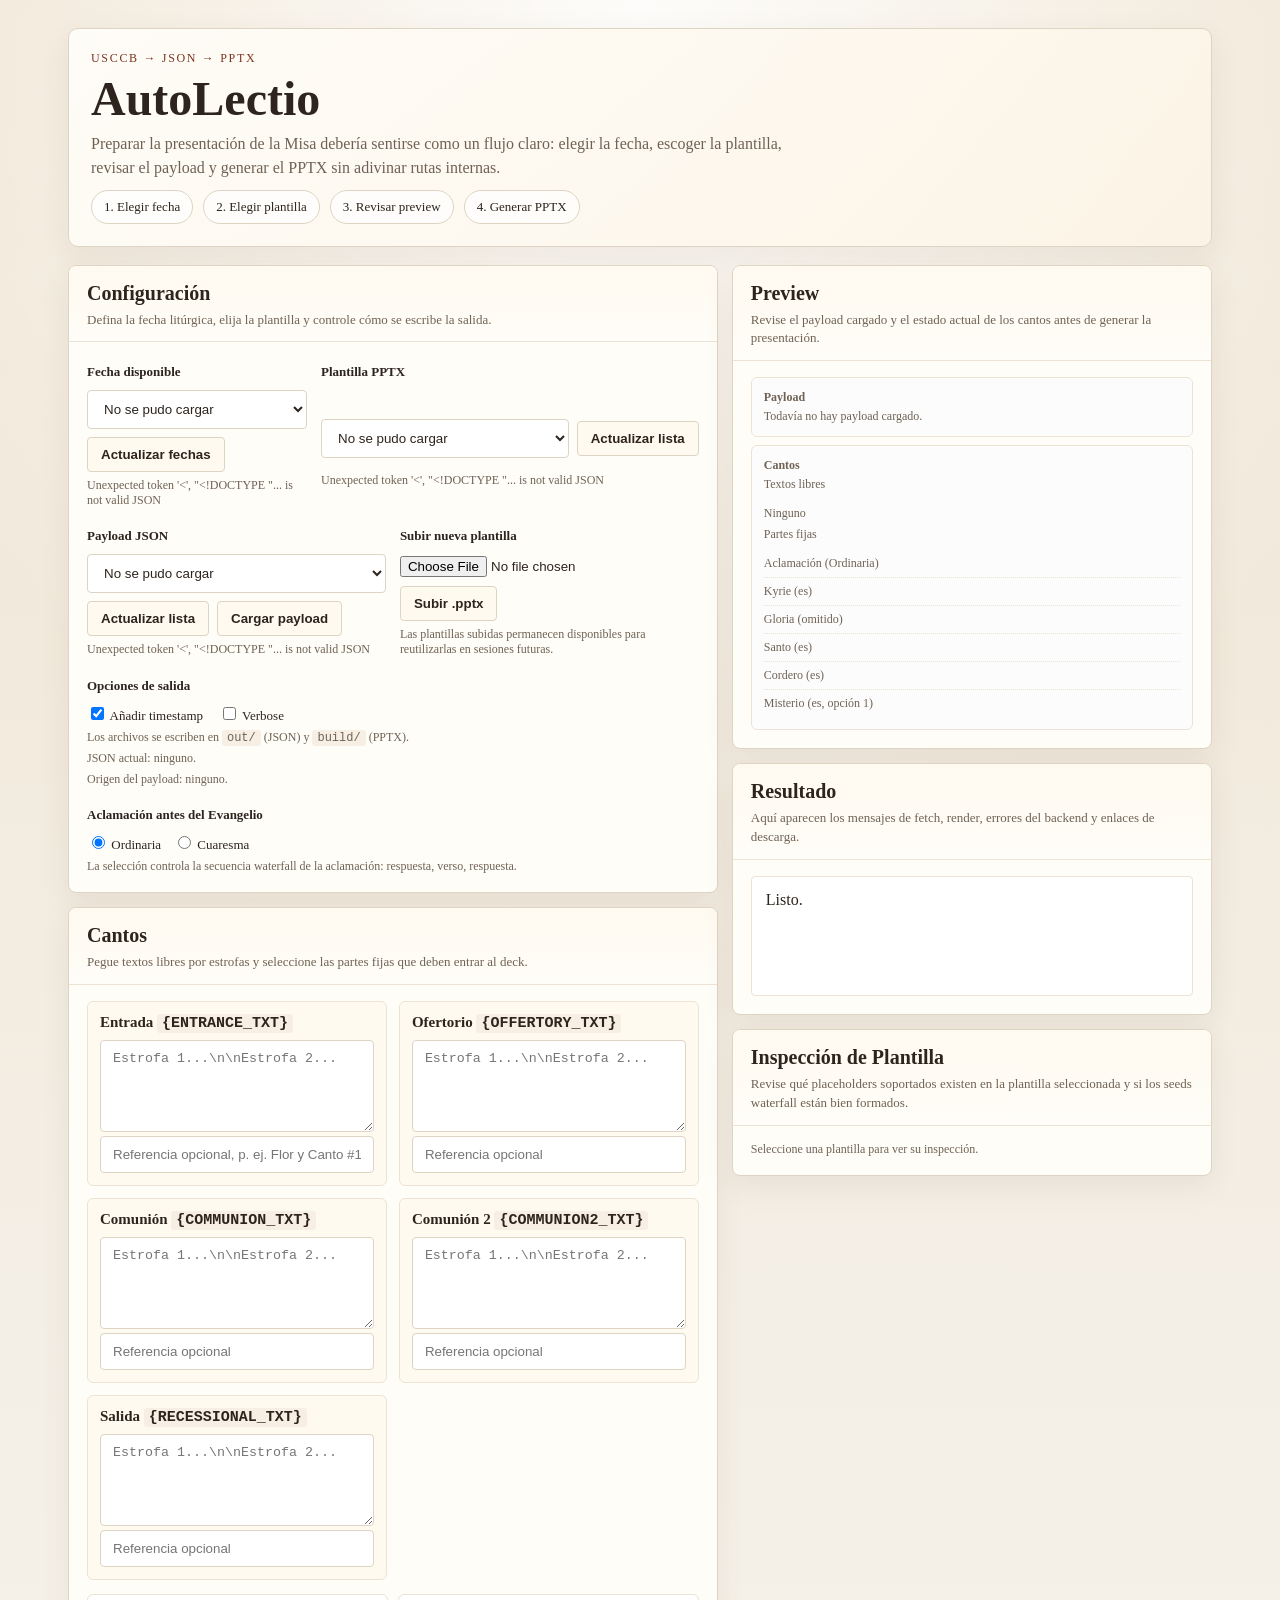
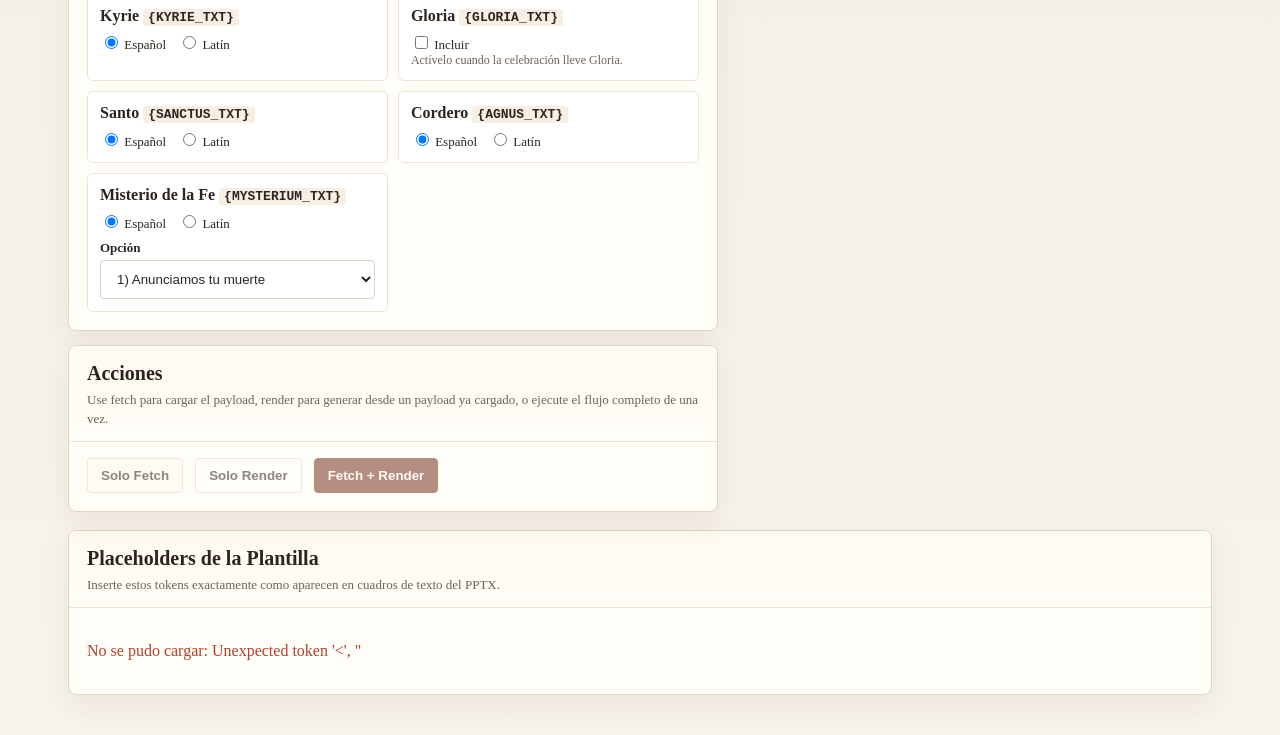
==== web/templates/advanced.html @ 4751f0d6 "Add public site pages and split advanced UI from landing page" ====
<!DOCTYPE html>
<html lang="es">
  <head>
    <meta charset="utf-8" />
    <meta name="viewport" content="width=device-width, initial-scale=1" />
    <title>AutoLectio — Modo avanzado</title>
    <style>
      :root {
        --bg: #f4efe6;
        --surface: #fffdf8;
        --surface-strong: #fffaf0;
        --line: #ded4c4;
        --line-soft: #ece3d4;
        --text: #2d241d;
        --muted: #6f6255;
        --accent: #7c3421;
        --accent-soft: #f3dfd7;
        --ok: #1f7a57;
        --err: #b2402e;
        --shadow: 0 10px 30px rgba(88, 62, 37, 0.08);
      }
      * { box-sizing: border-box; }
      body {
        margin: 0;
        font-family: Georgia, "Times New Roman", serif;
        background:
          radial-gradient(circle at top, rgba(255,255,255,0.9), transparent 36%),
          linear-gradient(180deg, #efe4d2 0%, var(--bg) 55%, #f8f3eb 100%);
        color: var(--text);
      }
      .shell {
        max-width: 1180px;
        margin: 0 auto;
        padding: 28px 18px 40px;
      }
      .hero {
        display: grid;
        gap: 10px;
        margin-bottom: 18px;
        padding: 22px;
        border: 1px solid var(--line);
        border-radius: 10px;
        background: linear-gradient(135deg, rgba(255,253,248,0.96), rgba(252,244,230,0.92));
        box-shadow: var(--shadow);
      }
      .eyebrow {
        margin: 0;
        font-size: 12px;
        letter-spacing: 0.14em;
        text-transform: uppercase;
        color: var(--accent);
      }
      h1 {
        margin: 0;
        font-size: clamp(30px, 5vw, 48px);
        line-height: 0.95;
        font-weight: 600;
      }
      .hero-copy {
        max-width: 720px;
        color: var(--muted);
        font-size: 16px;
        line-height: 1.5;
      }
      .hero-stats {
        display: flex;
        gap: 10px;
        flex-wrap: wrap;
      }
      .stat-chip {
        padding: 8px 12px;
        border: 1px solid var(--line);
        border-radius: 999px;
        background: rgba(255,255,255,0.72);
        font-size: 13px;
      }
      .workspace {
        display: grid;
        grid-template-columns: minmax(0, 1.15fr) minmax(300px, 0.85fr);
        gap: 14px;
        align-items: start;
      }
      .stack {
        display: grid;
        gap: 14px;
      }
      .card {
        border: 1px solid var(--line);
        border-radius: 8px;
        background: var(--surface);
        box-shadow: var(--shadow);
        overflow: hidden;
      }
      .card-header {
        padding: 16px 18px 12px;
        border-bottom: 1px solid var(--line-soft);
        background: linear-gradient(180deg, rgba(255,250,240,0.95), rgba(255,253,248,0.85));
      }
      .card-title {
        margin: 0;
        font-size: 20px;
      }
      .card-subtitle {
        margin: 6px 0 0;
        color: var(--muted);
        font-size: 13px;
        line-height: 1.45;
      }
      .card-body {
        padding: 16px 18px 18px;
      }
      .section-grid {
        display: grid;
        gap: 14px;
      }
      .two-up {
        display: grid;
        grid-template-columns: repeat(2, minmax(0, 1fr));
        gap: 14px;
      }
      .setup-grid {
        display: grid;
        grid-template-columns: minmax(180px, 220px) minmax(0, 1fr);
        gap: 14px;
      }
      .song-grid {
        display: grid;
        grid-template-columns: repeat(2, minmax(0, 1fr));
        gap: 12px;
      }
      .song-card {
        border: 1px solid var(--line-soft);
        border-radius: 6px;
        padding: 12px;
        background: var(--surface-strong);
      }
      .song-title {
        margin: 0 0 8px;
        font-size: 15px;
      }
      .fixed-grid {
        display: grid;
        grid-template-columns: repeat(2, minmax(0, 1fr));
        gap: 10px;
      }
      .fixed-card {
        border: 1px solid var(--line-soft);
        border-radius: 6px;
        padding: 12px;
        background: #fff;
      }
      .fixed-card strong {
        display: block;
        margin-bottom: 8px;
      }
      label { display: block; margin: 6px 0 4px; font-weight: 600; font-size: 13px; }
      input[type="text"], input[type="date"], select {
        width: 100%;
        max-width: none;
        padding: 10px 12px;
        border: 1px solid var(--line);
        border-radius: 4px;
        background: #fff;
        color: var(--text);
      }
      textarea {
        width: 100%;
        max-width: none;
        min-height: 92px;
        padding: 10px 12px;
        border: 1px solid var(--line);
        border-radius: 4px;
        background: #fff;
        color: var(--text);
        resize: vertical;
      }
      .row { display: flex; gap: 12px; align-items: center; flex-wrap: wrap; }
      .control {
        display: grid;
        gap: 6px;
      }
      .check-row {
        display: flex;
        gap: 16px;
        align-items: center;
        flex-wrap: wrap;
      }
      .check-row label,
      .radio-row label {
        margin: 0;
        font-weight: 500;
      }
      .inline-actions { display: flex; gap: 8px; align-items: center; flex-wrap: wrap; }
      .inline-actions.grow > *:first-child { flex: 1 1 240px; }
      .setup-meta { min-height: 16px; }
      .radio-row {
        display: flex;
        gap: 12px;
        align-items: center;
        flex-wrap: wrap;
      }
      button {
        padding: 9px 13px;
        border-radius: 4px;
        border: 1px solid var(--line);
        background: #fff;
        color: var(--text);
        cursor: pointer;
        font-weight: 600;
      }
      button.primary {
        background: var(--accent);
        border-color: var(--accent);
        color: #fffaf7;
      }
      button.secondary {
        background: var(--surface-strong);
      }
      #log {
        white-space: pre-wrap;
        background: #fff;
        border: 1px solid var(--line-soft);
        border-radius: 4px;
        padding: 14px;
        min-height: 120px;
      }
      .muted { color: var(--muted); font-size: 12px; }
      .ok { color: var(--ok); }
      .err { color: var(--err); }
      a { color: var(--accent); text-decoration: none; }
      .panel { border: 1px solid var(--line); padding: 12px; margin-top: 16px; border-radius: 6px; background: var(--surface); }
      .ph-list { list-style: none; padding-left: 0; margin: 10px 0 0; }
      .ph-item { padding: 8px 0; border-bottom: 1px dotted var(--line-soft); break-inside: avoid; }
      .ph-item:last-child { border-bottom: 0; }
      code { background: #f7efe4; padding: 1px 5px; border-radius: 3px; }
      .badge { display: inline-block; font-size: 11px; padding: 2px 7px; border-radius: 4px; background: #efe4d8; color: #5b4233; margin-left: 6px; vertical-align: middle; }
      .badge.waterfall { background: #dff2e9; color: var(--ok); }
      .status-grid { display: grid; gap: 4px; }
      .result-block { margin-top: 10px; padding-top: 10px; border-top: 1px solid var(--line-soft); }
      .result-block:first-child { margin-top: 0; padding-top: 0; border-top: 0; }
      .result-label { font-weight: 600; }
      .result-pre { white-space: pre-wrap; background: #fff; border: 1px solid var(--line-soft); border-radius: 4px; padding: 8px; margin: 6px 0 0; }
      .preview-grid { display: grid; gap: 8px; }
      .preview-card { border: 1px solid var(--line-soft); padding: 12px; background: #fcfcfc; border-radius: 6px; }
      .preview-title { font-weight: 600; margin-bottom: 4px; }
      .preview-list { list-style: none; padding-left: 0; margin: 8px 0 0; }
      .preview-list li { padding: 6px 0; border-bottom: 1px dotted var(--line-soft); }
      .preview-list li:last-child { border-bottom: 0; }
      button:disabled { cursor: not-allowed; opacity: 0.55; }
      .inspect-grid {
        display: grid;
        gap: 10px;
      }
      .inspect-box {
        border: 1px solid var(--line-soft);
        border-radius: 6px;
        padding: 12px;
        background: #fff;
      }
      .inspect-box h3 {
        margin: 0 0 8px;
        font-size: 15px;
      }
      .placeholder-grid {
        column-count: 2;
        column-gap: 22px;
      }
      @media (max-width: 940px) {
        .workspace,
        .setup-grid,
        .two-up,
        .song-grid,
        .fixed-grid {
          grid-template-columns: 1fr;
        }
        .placeholder-grid {
          column-count: 1;
        }
      }
    </style>
  </head>
  <body>
    <div class="shell">
      <section class="hero">
        <p class="eyebrow">USCCB → JSON → PPTX</p>
        <h1>AutoLectio</h1>
        <div class="hero-copy">
          Preparar la presentación de la Misa debería sentirse como un flujo claro: elegir la fecha, escoger la plantilla, revisar el payload y generar el PPTX sin adivinar rutas internas.
        </div>
        <div class="hero-stats">
          <div class="stat-chip">1. Elegir fecha</div>
          <div class="stat-chip">2. Elegir plantilla</div>
          <div class="stat-chip">3. Revisar preview</div>
          <div class="stat-chip">4. Generar PPTX</div>
        </div>
      </section>

      <div class="workspace">
        <div class="stack">
          <section class="card">
            <div class="card-header">
              <h2 class="card-title">Configuración</h2>
              <p class="card-subtitle">Defina la fecha litúrgica, elija la plantilla y controle cómo se escribe la salida.</p>
            </div>
            <div class="card-body section-grid">
              <div class="setup-grid">
                <div class="control">
                  <label for="date">Fecha disponible</label>
                  <div class="inline-actions grow">
                    <select id="date">
                      <option value="">Cargando fechas...</option>
                    </select>
                    <button id="btn-refresh-dates" class="secondary" type="button">Actualizar fechas</button>
                  </div>
                  <div id="date-meta" class="muted setup-meta">Leyendo el feed RSS…</div>
                </div>
                <div class="control">
                  <label for="templateSelect">Plantilla PPTX</label>
                  <div class="inline-actions grow">
                    <select id="templateSelect">
                      <option value="">Cargando plantillas...</option>
                    </select>
                    <button id="btn-refresh-templates" class="secondary" type="button">Actualizar lista</button>
                  </div>
                  <div id="template-meta" class="muted setup-meta">Cargando opciones de plantilla...</div>
                </div>
              </div>

              <div class="two-up">
                <div class="control">
                  <label for="payloadSelect">Payload JSON</label>
                  <div class="inline-actions grow">
                    <select id="payloadSelect">
                      <option value="">Cargando payloads...</option>
                    </select>
                    <button id="btn-refresh-payloads" class="secondary" type="button">Actualizar lista</button>
                    <button id="btn-load-payload" class="secondary" type="button">Cargar payload</button>
                  </div>
                  <div id="payload-meta" class="muted setup-meta">Leyendo payloads locales…</div>
                </div>
                <div class="control">
                  <label for="templateFile">Subir nueva plantilla</label>
                  <div class="inline-actions">
                    <input type="file" id="templateFile" accept=".pptx" />
                    <button id="btn-upload" class="secondary" type="button">Subir .pptx</button>
                  </div>
                  <div class="muted">Las plantillas subidas permanecen disponibles para reutilizarlas en sesiones futuras.</div>
                </div>
                <div class="control" style="grid-column: 1 / -1;">
                  <label>Opciones de salida</label>
                  <div class="check-row">
                    <label><input type="checkbox" id="stamp" checked /> Añadir timestamp</label>
                    <label><input type="checkbox" id="verbose" /> Verbose</label>
                  </div>
                  <div class="muted">Los archivos se escriben en <code>out/</code> (JSON) y <code>build/</code> (PPTX).</div>
                  <div id="json-state" class="muted">JSON actual: ninguno.</div>
                  <div id="payload-source-state" class="muted">Origen del payload: ninguno.</div>
                </div>
                <div class="control" style="grid-column: 1 / -1;">
                  <label>Aclamación antes del Evangelio</label>
                  <div class="radio-row">
                    <label><input type="radio" name="acclamationMode" value="ordinary" checked> Ordinaria</label>
                    <label><input type="radio" name="acclamationMode" value="lent"> Cuaresma</label>
                  </div>
                  <div class="muted">La selección controla la secuencia waterfall de la aclamación: respuesta, verso, respuesta.</div>
                </div>
              </div>
            </div>
          </section>

          <section class="card">
            <div class="card-header">
              <h2 class="card-title">Cantos</h2>
              <p class="card-subtitle">Pegue textos libres por estrofas y seleccione las partes fijas que deben entrar al deck.</p>
            </div>
            <div class="card-body section-grid">
              <div class="song-grid">
                <div class="song-card">
                  <h3 class="song-title">Entrada <code>{ENTRANCE_TXT}</code></h3>
                  <textarea id="songs-entrance" placeholder="Estrofa 1...\n\nEstrofa 2..."></textarea>
                  <input type="text" id="songs-entrance-ref" placeholder="Referencia opcional, p. ej. Flor y Canto #123" />
                </div>
                <div class="song-card">
                  <h3 class="song-title">Ofertorio <code>{OFFERTORY_TXT}</code></h3>
                  <textarea id="songs-offertory" placeholder="Estrofa 1...\n\nEstrofa 2..."></textarea>
                  <input type="text" id="songs-offertory-ref" placeholder="Referencia opcional" />
                </div>
                <div class="song-card">
                  <h3 class="song-title">Comunión <code>{COMMUNION_TXT}</code></h3>
                  <textarea id="songs-communion" placeholder="Estrofa 1...\n\nEstrofa 2..."></textarea>
                  <input type="text" id="songs-communion-ref" placeholder="Referencia opcional" />
                </div>
                <div class="song-card">
                  <h3 class="song-title">Comunión 2 <code>{COMMUNION2_TXT}</code></h3>
                  <textarea id="songs-communion2" placeholder="Estrofa 1...\n\nEstrofa 2..."></textarea>
                  <input type="text" id="songs-communion2-ref" placeholder="Referencia opcional" />
                </div>
                <div class="song-card">
                  <h3 class="song-title">Salida <code>{RECESSIONAL_TXT}</code></h3>
                  <textarea id="songs-recessional" placeholder="Estrofa 1...\n\nEstrofa 2..."></textarea>
                  <input type="text" id="songs-recessional-ref" placeholder="Referencia opcional" />
                </div>
              </div>

              <div class="fixed-grid">
                <div class="fixed-card">
                  <strong>Kyrie <code>{KYRIE_TXT}</code></strong>
                  <div class="radio-row">
                    <label><input type="radio" name="kyrieLang" value="es" checked> Español</label>
                    <label><input type="radio" name="kyrieLang" value="la"> Latín</label>
                  </div>
                </div>
                <div class="fixed-card">
                  <strong>Gloria <code>{GLORIA_TXT}</code></strong>
                  <div class="radio-row">
                    <label><input type="checkbox" id="gloriaEnabled" /> Incluir</label>
                  </div>
                  <div class="muted">Actívelo cuando la celebración lleve Gloria.</div>
                </div>
                <div class="fixed-card">
                  <strong>Santo <code>{SANCTUS_TXT}</code></strong>
                  <div class="radio-row">
                    <label><input type="radio" name="sanctusLang" value="es" checked> Español</label>
                    <label><input type="radio" name="sanctusLang" value="la"> Latín</label>
                  </div>
                </div>
                <div class="fixed-card">
                  <strong>Cordero <code>{AGNUS_TXT}</code></strong>
                  <div class="radio-row">
                    <label><input type="radio" name="agnusLang" value="es" checked> Español</label>
                    <label><input type="radio" name="agnusLang" value="la"> Latín</label>
                  </div>
                </div>
                <div class="fixed-card">
                  <strong>Misterio de la Fe <code>{MYSTERIUM_TXT}</code></strong>
                  <div class="radio-row" style="margin-bottom:8px;">
                    <label><input type="radio" name="mysteriumLang" value="es" checked> Español</label>
                    <label><input type="radio" name="mysteriumLang" value="la"> Latín</label>
                  </div>
                  <label for="mysteriumVersion">Opción</label>
                  <select id="mysteriumVersion">
                    <option value="1">1) Anunciamos tu muerte</option>
                    <option value="2">2) Cada vez que comemos</option>
                    <option value="3">3) Por tu cruz y resurrección</option>
                  </select>
                </div>
              </div>
            </div>
          </section>

          <section class="card">
            <div class="card-header">
              <h2 class="card-title">Acciones</h2>
              <p class="card-subtitle">Use fetch para cargar el payload, render para generar desde un payload ya cargado, o ejecute el flujo completo de una vez.</p>
            </div>
            <div class="card-body">
              <div class="row">
                <button id="btn-fetch" class="secondary">Solo Fetch</button>
                <button id="btn-render">Solo Render</button>
                <button id="btn-run" class="primary">Fetch + Render</button>
              </div>
            </div>
          </section>
        </div>

        <div class="stack">
          <section class="card">
            <div class="card-header">
              <h2 class="card-title">Preview</h2>
              <p class="card-subtitle">Revise el payload cargado y el estado actual de los cantos antes de generar la presentación.</p>
            </div>
            <div class="card-body">
              <div id="payload-preview" class="muted">Todavía no hay payload cargado.</div>
            </div>
          </section>

          <section class="card">
            <div class="card-header">
              <h2 class="card-title">Resultado</h2>
              <p class="card-subtitle">Aquí aparecen los mensajes de fetch, render, errores del backend y enlaces de descarga.</p>
            </div>
            <div class="card-body">
              <div id="log">Listo.</div>
            </div>
          </section>

          <section class="card">
            <div class="card-header">
              <h2 class="card-title">Inspección de Plantilla</h2>
              <p class="card-subtitle">Revise qué placeholders soportados existen en la plantilla seleccionada y si los seeds waterfall están bien formados.</p>
            </div>
            <div class="card-body">
              <div id="template-inspection" class="muted">Seleccione una plantilla para ver su inspección.</div>
            </div>
          </section>

        </div>
      </div>

      <section class="card" style="margin-top:18px;">
        <div class="card-header">
          <h2 class="card-title">Placeholders de la Plantilla</h2>
          <p class="card-subtitle">Inserte estos tokens exactamente como aparecen en cuadros de texto del PPTX.</p>
        </div>
        <div class="card-body">
          <ul id="ph-list" class="ph-list placeholder-grid"><li class="ph-item muted">Cargando…</li></ul>
          <div id="ph-notes" class="muted" style="margin-top:8px;"></div>
        </div>
      </section>
    </div>

    <script>
      const dateEl = document.getElementById('date');
      let feedDateList = [];
      let templateList = [];
      let payloadList = [];
      let currentJsonPath = '';
      let currentPreview = null;
      let currentInspection = null;
      let currentPayloadSource = '';

      const logEl = document.getElementById('log');
      function log(msg, cls, isHTML=false) {
        logEl.className = cls || '';
        if (isHTML) {
          logEl.innerHTML = msg;
        } else {
          logEl.textContent = msg;
        }
      }

      function escapeHTML(value) {
        return String(value || '')
          .replaceAll('&', '&amp;')
          .replaceAll('<', '&lt;')
          .replaceAll('>', '&gt;')
          .replaceAll('"', '&quot;')
          .replaceAll("'", '&#39;');
      }

      function setCurrentJsonPath(path, source = '') {
        currentJsonPath = path || '';
        currentPayloadSource = source || '';
        document.getElementById('json-state').textContent = currentJsonPath
          ? `JSON actual: ${currentJsonPath}`
          : 'JSON actual: ninguno.';
        document.getElementById('payload-source-state').textContent = currentPayloadSource
          ? `Origen del payload: ${currentPayloadSource}.`
          : 'Origen del payload: ninguno.';
        updateActionState();
      }

      function syncPayloadSelect(path) {
        const select = document.getElementById('payloadSelect');
        if (!select) return;
        if (payloadList.some(item => item.path === path)) {
          select.value = path;
        }
      }

      function getAcclamationMode() {
        const el = document.querySelector('input[name="acclamationMode"]:checked');
        return el ? el.value : '';
      }

      function acclamationModeLabel(mode) {
        return mode === 'lent' ? 'Cuaresma' : (mode === 'ordinary' ? 'Ordinaria' : 'Sin elegir');
      }

      function updateActionState() {
        const hasPayload = Boolean(currentJsonPath);
        const hasDate = Boolean(dateEl.value);
        const acclamationMode = getAcclamationMode();
        const hasAcclamationMode = Boolean(acclamationMode);
        const renderBtn = document.getElementById('btn-render');
        const fetchBtn = document.getElementById('btn-fetch');
        const runBtn = document.getElementById('btn-run');
        renderBtn.disabled = !hasPayload;
        renderBtn.title = hasPayload ? '' : 'Primero cargue un payload con Solo Fetch o Fetch + Render.';
        fetchBtn.disabled = !hasDate || !hasAcclamationMode;
        fetchBtn.title = !hasDate
          ? 'No hay una fecha válida disponible en el feed RSS.'
          : (hasAcclamationMode ? '' : 'Seleccione la aclamación ordinaria o de Cuaresma.');
        runBtn.disabled = !hasDate || !hasAcclamationMode;
        runBtn.title = !hasDate
          ? 'No hay una fecha válida disponible en el feed RSS.'
          : (hasAcclamationMode ? '' : 'Seleccione la aclamación ordinaria o de Cuaresma.');
      }

      function renderTemplateInspection() {
        const el = document.getElementById('template-inspection');
        if (!currentInspection) {
          el.innerHTML = '<div class="muted">Seleccione una plantilla para ver su inspección.</div>';
          return;
        }

        const inspection = currentInspection;
        const present = Array.isArray(inspection.present) ? inspection.present : [];
        const missing = Array.isArray(inspection.missing) ? inspection.missing : [];
        const seeds = Array.isArray(inspection.waterfall_seeds) ? inspection.waterfall_seeds : [];

        const seedItems = seeds.map(item => {
          const label = item.slide_count === 1 ? 'OK' : (item.slide_count === 0 ? 'Falta seed' : 'Múltiples seeds');
          return `<li>
            <div><code>${escapeHTML(item.placeholder)}</code></div>
            <div class="muted">slides: ${escapeHTML(String(item.slide_count))} • ${escapeHTML(label)}</div>
          </li>`;
        }).join('');

        const presentItems = present.length
          ? present.map(item => `<li><code>${escapeHTML(item.placeholder)}</code> <span class="muted">• slides: ${escapeHTML(String(item.slide_count))}</span></li>`).join('')
          : '<li class="muted">No se detectaron placeholders soportados.</li>';

        const missingItems = missing.length
          ? missing.slice(0, 10).map(item => `<li><code>${escapeHTML(item.placeholder)}</code></li>`).join('')
          : '<li class="muted">No faltan placeholders del set soportado.</li>';
        const missingExtra = missing.length > 10 ? `<div class="muted">y ${escapeHTML(String(missing.length - 10))} más...</div>` : '';

        el.innerHTML = `
          <div class="inspect-grid">
            <div class="inspect-box">
              <h3>Resumen</h3>
              <div><span class="result-label">Plantilla:</span> ${escapeHTML((inspection.template || {}).path || '')}</div>
              <div><span class="result-label">Slides:</span> ${escapeHTML(String(inspection.slide_count || 0))}</div>
              <div><span class="result-label">Placeholders presentes:</span> ${escapeHTML(String(present.length))}</div>
              <div><span class="result-label">Placeholders ausentes:</span> ${escapeHTML(String(missing.length))}</div>
            </div>
            <div class="inspect-box">
              <h3>Waterfall Seeds</h3>
              <ul class="preview-list">${seedItems}</ul>
            </div>
            <div class="inspect-box">
              <h3>Presentes</h3>
              <ul class="preview-list">${presentItems}</ul>
            </div>
            <div class="inspect-box">
              <h3>Ausentes</h3>
              <ul class="preview-list">${missingItems}</ul>
              ${missingExtra}
            </div>
          </div>`;
      }

      function summarizeSongState() {
        const songs = buildSongsPayload();
        const freeText = [
          ['Entrada', songs.entranceText],
          ['Ofertorio', songs.offertoryText],
          ['Comunión', songs.communionText],
          ['Comunión 2', songs.communion2Text],
          ['Salida', songs.recessionalText],
        ].filter(([, value]) => value);

        const fixed = [
          `Aclamación (${acclamationModeLabel(getAcclamationMode())})`,
          `Kyrie (${songs.kyrieLang || '-'})`,
          `Gloria (${songs.gloriaEnabled ? 'incluido' : 'omitido'})`,
          `Santo (${songs.sanctusLang || '-'})`,
          `Cordero (${songs.agnusLang || '-'})`,
          `Misterio (${songs.mysteriumLang || '-'}, opción ${songs.mysteriumVersion || '-'})`,
        ];

        return {
          freeText,
          fixed,
        };
      }

      function renderPreview() {
        const el = document.getElementById('payload-preview');
        const preview = currentPreview;
        const songState = summarizeSongState();

        if (!preview) {
          const fixedSongs = songState.fixed.map(item => `<li>${escapeHTML(item)}</li>`).join('');
          const freeSongs = songState.freeText.length
            ? songState.freeText.map(([label]) => `<li>${escapeHTML(label)}</li>`).join('')
            : '<li class="muted">Ninguno</li>';
          el.innerHTML = `
            <div class="preview-grid">
              <div class="preview-card">
                <div class="preview-title">Payload</div>
                <div class="muted">Todavía no hay payload cargado.</div>
              </div>
              <div class="preview-card">
                <div class="preview-title">Cantos</div>
                <div class="muted">Textos libres</div>
                <ul class="preview-list">${freeSongs}</ul>
                <div class="muted">Partes fijas</div>
                <ul class="preview-list">${fixedSongs}</ul>
              </div>
            </div>`;
          return;
        }

        const meta = preview.meta || {};
        const sections = Array.isArray(preview.sections) ? preview.sections : [];
        const sectionItems = sections.map(section => {
          const presence = section.has_body ? 'Sí' : 'No';
          const chunks = section.chunk_count || 0;
          const ref = section.ref || 'Sin referencia';
          return `<li>
            <div><span class="result-label">${escapeHTML(section.label)}:</span> ${escapeHTML(ref)}</div>
            <div class="muted">Texto: ${escapeHTML(presence)} • Chunks: ${escapeHTML(String(chunks))}</div>
          </li>`;
        }).join('');

        const sourceLink = meta.link ? `<a href="${escapeHTML(meta.link)}" target="_blank">${escapeHTML(meta.link)}</a>` : '<span class="muted">Sin enlace</span>';
        const freeSongs = songState.freeText.length
          ? songState.freeText.map(([label, value]) => {
              const stanzaCount = value.split(/\n\s*\n/).filter(Boolean).length;
              return `<li>${escapeHTML(label)} <span class="muted">• estrofas: ${escapeHTML(String(stanzaCount))}</span></li>`;
            }).join('')
          : '<li class="muted">Ninguno</li>';
        const fixedSongs = songState.fixed.map(item => `<li>${escapeHTML(item)}</li>`).join('');
        const payloadOrigin = currentPayloadSource ? `<div><span class="result-label">Carga:</span> ${escapeHTML(currentPayloadSource)}</div>` : '';

        el.innerHTML = `
          <div class="preview-grid">
            <div class="preview-card">
              <div class="preview-title">${escapeHTML(meta.title || 'Sin título')}</div>
              ${payloadOrigin}
              <div><span class="result-label">Fecha:</span> ${escapeHTML(meta.date || '')}</div>
              <div><span class="result-label">Origen:</span> ${escapeHTML(meta.source || '')}</div>
              <div><span class="result-label">Link:</span> ${sourceLink}</div>
              <ul class="preview-list">${sectionItems}</ul>
            </div>
            <div class="preview-card">
              <div class="preview-title">Cantos</div>
              <div class="muted">El render usará el payload actual junto con los cantos visibles en esta UI.</div>
              <div class="muted">Textos libres</div>
              <ul class="preview-list">${freeSongs}</ul>
              <div class="muted">Partes fijas</div>
              <ul class="preview-list">${fixedSongs}</ul>
            </div>
          </div>`;
      }

      function buildLinksHTML(path) {
        if (!path) return '';
        const viewUrl = path.replace(/^build\//, '/build/');
        const dlUrl = viewUrl + (viewUrl.includes('?') ? '&' : '?') + 'download=1';
        return `<a href="${escapeHTML(dlUrl)}">Descargar PPTX</a> · <a href="${escapeHTML(viewUrl)}" target="_blank">Ver</a>`;
      }

      function renderSuccess(title, items, linksHTML='') {
        const blocks = items
          .filter(item => item && item.value)
          .map(item => `<div><span class="result-label">${escapeHTML(item.label)}:</span> ${escapeHTML(item.value)}</div>`)
          .join('');
        const linksBlock = linksHTML ? `<div class="result-block">${linksHTML}</div>` : '';
        log(`<div class="status-grid"><div><strong>${escapeHTML(title)}</strong></div><div class="result-block">${blocks}</div>${linksBlock}</div>`, 'ok', true);
      }

      function renderError(title, err, details={}) {
        const message = escapeHTML(err && err.message ? err.message : err || 'Error desconocido');
        const parts = [`<div><strong>${escapeHTML(title)}</strong></div>`, `<div class="result-block">${message}</div>`];
        if (details.stderr) {
          parts.push(`<div class="result-block"><div class="result-label">stderr</div><div class="result-pre">${escapeHTML(details.stderr)}</div></div>`);
        }
        if (details.stdout) {
          parts.push(`<div class="result-block"><div class="result-label">stdout</div><div class="result-pre">${escapeHTML(details.stdout)}</div></div>`);
        }
        log(`<div class="status-grid">${parts.join('')}</div>`, 'err', true);
      }

      async function postJSON(url, body) {
        const res = await fetch(url, { method: 'POST', headers: { 'Content-Type': 'application/json' }, body: JSON.stringify(body) });
        const data = await res.json();
        if (!res.ok || data.ok === false) {
          const error = new Error(data.error || JSON.stringify(data));
          error.data = data;
          throw error;
        }
        return data;
      }

      async function doFetch() {
        log('Fetching…');
        const date = document.getElementById('date').value;
        const acclamationMode = getAcclamationMode();
        const data = await postJSON('/fetch', { date, acclamation_mode: acclamationMode });
        const meta = data.meta || {};
        setCurrentJsonPath(data.json_path || '', 'fetch RSS');
        syncPayloadSelect(data.json_path || '');
        currentPreview = data.preview || null;
        renderPreview();
        renderSuccess('Fetch OK', [
          { label: 'Título', value: meta.title || '' },
          { label: 'JSON', value: data.json_path || '' },
        ]);
        loadPayloads(data.json_path || '').catch(() => {});
        return data;
      }

      async function doRender() {
        if (!currentJsonPath) {
          throw new Error('No hay un payload cargado. Use Solo Fetch o Fetch + Render primero.');
        }
        const jsonPath = currentJsonPath;
        const template = getSelectedTemplate();
        const stamp = document.getElementById('stamp').checked;
        const verbose = document.getElementById('verbose').checked;
        log('Rendering…');
        const songs = buildSongsPayload();
        const data = await postJSON('/render', { json_path: jsonPath, template, stamp, verbose, songs });
        const path = data.output_path || '';
        renderSuccess('Render OK', [
          { label: 'JSON', value: jsonPath },
          { label: 'Plantilla', value: template },
          { label: 'Salida', value: path },
          { label: 'Songs', value: data.songs_path || '' },
        ], buildLinksHTML(path));
        return data;
      }

      async function uploadTemplate() {
        const fileInput = document.getElementById('templateFile');
        const f = fileInput.files && fileInput.files[0];
        if (!f) { log('Seleccione un archivo .pptx', 'err'); return; }
        const fd = new FormData();
        fd.append('file', f);
        log('Subiendo plantilla…');
        const res = await fetch('/upload', { method: 'POST', body: fd });
        const data = await res.json();
        if (!res.ok || data.ok === false) throw new Error(data.error || 'Upload failed');
        await loadTemplates(data.template_path, data.templates || null);
        renderSuccess('Plantilla subida', [
          { label: 'Plantilla', value: data.template_path || '' },
        ]);
      }

      async function loadSelectedPayload() {
        const payloadPath = document.getElementById('payloadSelect').value;
        if (!payloadPath) {
          throw new Error('Seleccione un payload JSON.');
        }
        log('Cargando payload…');
        const res = await fetch(`/payloads/load?path=${encodeURIComponent(payloadPath)}`);
        const data = await res.json();
        if (!res.ok || data.ok === false) {
          throw new Error(data.error || 'No se pudo cargar el payload');
        }
        setCurrentJsonPath(data.json_path || '', 'archivo JSON local');
        currentPreview = data.preview || null;
        const payloadDate = ((data.meta || {}).date || '').trim();
        if (payloadDate && feedDateList.some(item => item.date === payloadDate)) {
          dateEl.value = payloadDate;
          updateDateMeta();
        }
        renderPreview();
        renderSuccess('Payload cargado', [
          { label: 'JSON', value: data.json_path || '' },
          { label: 'Título', value: (data.meta || {}).title || '' },
        ]);
        return data;
      }

      async function doRun() {
        const date = document.getElementById('date').value;
        const template = getSelectedTemplate();
        const acclamationMode = getAcclamationMode();
        const stamp = document.getElementById('stamp').checked;
        const verbose = document.getElementById('verbose').checked;
        log('Fetch + Render…');
        const songs = buildSongsPayload();
        const data = await postJSON('/run', { date, template, acclamation_mode: acclamationMode, stamp, verbose, songs });
        setCurrentJsonPath(data.json_path || '', 'fetch RSS');
        if (!currentPreview || (currentPreview.meta || {}).date !== date) {
          currentPreview = {
            meta: {
              title: '',
              date,
              source: 'usccb_rss',
            },
            sections: [],
          };
        }
        renderPreview();
        const path = data.output_path || '';
        renderSuccess('Hecho', [
          { label: 'JSON', value: data.json_path || '' },
          { label: 'Plantilla', value: template },
          { label: 'PPTX', value: path },
          { label: 'Songs', value: data.songs_path || '' },
        ], buildLinksHTML(path));
        return data;
      }

      document.getElementById('btn-fetch').addEventListener('click', () => doFetch().catch(e => renderError('Fetch falló', e, e.data || {})));
      document.getElementById('btn-render').addEventListener('click', () => doRender().catch(e => renderError('Render falló', e, e.data || {})));
      document.getElementById('btn-run').addEventListener('click', () => doRun().catch(e => renderError('Ejecución falló', e, e.data || {})));
      document.getElementById('btn-upload').addEventListener('click', () => uploadTemplate().catch(e => renderError('Subida falló', e, e.data || {})));
      document.getElementById('btn-refresh-templates').addEventListener('click', () => loadTemplates(getSelectedTemplate()).catch(e => renderError('Carga de plantillas falló', e, e.data || {})));
      document.getElementById('btn-load-payload').addEventListener('click', () => loadSelectedPayload().catch(e => renderError('Carga de payload falló', e, e.data || {})));
      document.getElementById('btn-refresh-payloads').addEventListener('click', () => loadPayloads(document.getElementById('payloadSelect').value || currentJsonPath).catch(e => renderError('Carga de payloads falló', e, e.data || {})));
      [
        'songs-entrance',
        'songs-entrance-ref',
        'songs-offertory',
        'songs-offertory-ref',
        'songs-communion',
        'songs-communion-ref',
        'songs-communion2',
        'songs-communion2-ref',
        'songs-recessional',
        'songs-recessional-ref',
        'mysteriumVersion',
      ].forEach(id => {
        document.getElementById(id).addEventListener('input', renderPreview);
      });
      document.getElementById('gloriaEnabled').addEventListener('change', renderPreview);
      ['kyrieLang', 'sanctusLang', 'agnusLang', 'mysteriumLang'].forEach(name => {
        document.querySelectorAll(`input[name="${name}"]`).forEach(el => el.addEventListener('change', renderPreview));
      });
      document.querySelectorAll('input[name="acclamationMode"]').forEach(el => {
        el.addEventListener('change', () => {
          renderPreview();
          updateActionState();
        });
      });

      async function loadPlaceholders() {
        try {
          const res = await fetch('/placeholders');
          const data = await res.json();
          const list = Array.isArray(data.placeholders) ? data.placeholders : [];
          const ul = document.getElementById('ph-list');
          if (!list.length) { ul.innerHTML = '<li class="ph-item muted">Sin datos</li>'; return; }
          ul.innerHTML = list.map(p => {
            const wf = p.waterfall ? '<span class="badge waterfall">waterfall</span>' : '';
            const cat = p.category ? `<span class="badge">${p.category}</span>` : '';
            const desc = p.description ? ` — ${p.description}` : '';
            return `<li class="ph-item"><code>${p.placeholder}</code> ${wf} ${cat}<span>${desc}</span></li>`;
          }).join('');
          const notes = Array.isArray(data.notes) ? data.notes : [];
          document.getElementById('ph-notes').innerHTML = notes.length ? ('Notas: ' + notes.map(n => `• ${n}`).join(' &nbsp; ')) : '';
        } catch (e) {
          document.getElementById('ph-list').innerHTML = `<li class="ph-item err">No se pudo cargar: ${e.message}</li>`;
        }
      }

      function getSelectedTemplate() {
        return document.getElementById('templateSelect').value;
      }

      function updateDateMeta() {
        const meta = document.getElementById('date-meta');
        const selected = feedDateList.find(item => item.date === dateEl.value);
        if (!feedDateList.length) {
          meta.textContent = 'No se pudieron cargar fechas del feed RSS.';
          return;
        }
        if (!selected) {
          meta.textContent = `${feedDateList.length} fechas disponibles en el feed RSS.`;
          return;
        }
        const parts = [`${feedDateList.length} fechas en RSS`];
        if (selected.title) parts.push(selected.title);
        meta.textContent = parts.join(' • ');
      }

      function updatePayloadMeta() {
        const select = document.getElementById('payloadSelect');
        const meta = document.getElementById('payload-meta');
        const selected = payloadList.find(item => item.path === select.value);
        if (!selected) {
          meta.textContent = payloadList.length ? 'Seleccione un payload JSON.' : 'No hay payloads JSON disponibles.';
          return;
        }
        const parts = [selected.label, selected.path];
        const modified = formatDateTime(selected.modified_ts);
        if (modified) parts.push(`Actualizado: ${modified}`);
        meta.textContent = parts.join(' • ');
      }

      function formatDateTime(ts) {
        if (!ts) return '';
        const d = new Date(ts * 1000);
        if (Number.isNaN(d.getTime())) return '';
        return d.toLocaleString();
      }

      function updateTemplateMeta() {
        const select = document.getElementById('templateSelect');
        const meta = document.getElementById('template-meta');
        const selected = templateList.find(t => t.path === select.value);
        if (!selected) {
          meta.textContent = templateList.length ? 'Seleccione una plantilla.' : 'No hay plantillas disponibles.';
          return;
        }
        const parts = [
          `${selected.group_label}: ${selected.label}`,
          selected.path,
        ];
        const modified = formatDateTime(selected.modified_ts);
        if (modified) parts.push(`Actualizada: ${modified}`);
        meta.textContent = parts.join(' • ');
      }

      async function loadTemplates(selectedPath = '', providedTemplates = null) {
        const select = document.getElementById('templateSelect');
        const data = providedTemplates ? { templates: providedTemplates } : await (async () => {
          const res = await fetch('/templates');
          return res.json();
        })();
        const templates = Array.isArray(data.templates) ? data.templates : [];
        templateList = templates;

        if (!templates.length) {
          select.innerHTML = '<option value="">No hay plantillas disponibles</option>';
          updateTemplateMeta();
          return;
        }

        const groups = new Map();
        for (const tpl of templates) {
          if (!groups.has(tpl.group_label)) groups.set(tpl.group_label, []);
          groups.get(tpl.group_label).push(tpl);
        }

        select.innerHTML = '';
        for (const [groupLabel, items] of groups.entries()) {
          const optgroup = document.createElement('optgroup');
          optgroup.label = groupLabel;
          for (const tpl of items) {
            const option = document.createElement('option');
            option.value = tpl.path;
            option.textContent = tpl.label;
            optgroup.appendChild(option);
          }
          select.appendChild(optgroup);
        }

        const fallback = templates[0].path;
        select.value = templates.some(t => t.path === selectedPath) ? selectedPath : fallback;
        updateTemplateMeta();
        await loadTemplateInspection();
      }

      async function loadPayloads(selectedPath = '') {
        const select = document.getElementById('payloadSelect');
        const res = await fetch('/payloads');
        const data = await res.json();
        if (!res.ok || data.ok === false) {
          throw new Error(data.error || 'No se pudieron cargar payloads');
        }

        payloadList = Array.isArray(data.payloads) ? data.payloads : [];
        select.innerHTML = '';

        if (!payloadList.length) {
          select.innerHTML = '<option value="">No hay payloads JSON</option>';
          updatePayloadMeta();
          return;
        }

        for (const item of payloadList) {
          const option = document.createElement('option');
          option.value = item.path;
          option.textContent = item.label;
          select.appendChild(option);
        }

        const fallback = payloadList[0].path;
        select.value = payloadList.some(item => item.path === selectedPath) ? selectedPath : fallback;
        updatePayloadMeta();
      }

      async function loadFeedDates(selectedDate = '') {
        const meta = document.getElementById('date-meta');
        meta.textContent = 'Leyendo el feed RSS…';
        const res = await fetch('/feed/dates');
        const data = await res.json();
        if (!res.ok || data.ok === false) {
          throw new Error(data.error || 'No se pudieron cargar fechas del feed');
        }

        feedDateList = Array.isArray(data.options) ? data.options : [];
        dateEl.innerHTML = '';

        if (!feedDateList.length) {
          dateEl.innerHTML = '<option value="">No hay fechas disponibles</option>';
          updateDateMeta();
          updateActionState();
          return;
        }

        for (const item of feedDateList) {
          const option = document.createElement('option');
          option.value = item.date;
          option.textContent = item.label || item.date;
          dateEl.appendChild(option);
        }

        const fallback = data.selected || feedDateList[0].date;
        dateEl.value = feedDateList.some(item => item.date === selectedDate) ? selectedDate : fallback;
        updateDateMeta();
        updateActionState();
      }

      async function loadTemplateInspection() {
        const templatePath = getSelectedTemplate();
        if (!templatePath) {
          currentInspection = null;
          renderTemplateInspection();
          return;
        }
        const res = await fetch(`/templates/inspect?path=${encodeURIComponent(templatePath)}`);
        const data = await res.json();
        if (!res.ok || data.ok === false) {
          throw new Error(data.error || 'No se pudo inspeccionar la plantilla');
        }
        currentInspection = data.inspection || null;
        renderTemplateInspection();
      }

      document.getElementById('templateSelect').addEventListener('change', () => {
        updateTemplateMeta();
        loadTemplateInspection().catch(e => renderError('Inspección de plantilla falló', e));
      });
      document.getElementById('payloadSelect').addEventListener('change', updatePayloadMeta);
      document.getElementById('btn-refresh-dates').addEventListener('click', () => loadFeedDates(dateEl.value).catch(e => renderError('Carga de fechas falló', e)));
      dateEl.addEventListener('change', () => {
        updateDateMeta();
        updateActionState();
      });

      // Load placeholders panel and template options on startup
      loadPlaceholders();
      loadFeedDates().catch(e => {
        feedDateList = [];
        dateEl.innerHTML = '<option value="">No se pudo cargar</option>';
        document.getElementById('date-meta').textContent = e.message;
        updateActionState();
      });
      loadTemplates().catch(e => {
        document.getElementById('templateSelect').innerHTML = '<option value="">No se pudo cargar</option>';
        document.getElementById('template-meta').textContent = e.message;
      });
      loadPayloads().catch(e => {
        document.getElementById('payloadSelect').innerHTML = '<option value="">No se pudo cargar</option>';
        document.getElementById('payload-meta').textContent = e.message;
      });
      setCurrentJsonPath('', '');
      renderPreview();
      renderTemplateInspection();

      function getRadio(name) {
        const el = document.querySelector(`input[name="${name}"]:checked`);
        return el ? el.value : '';
      }
      function buildSongsPayload() {
        return {
          entranceText: document.getElementById('songs-entrance').value.trim(),
          entranceRef: document.getElementById('songs-entrance-ref').value.trim(),
          gloriaEnabled: document.getElementById('gloriaEnabled').checked,
          gloriaLang: 'es',
          offertoryText: document.getElementById('songs-offertory').value.trim(),
          offertoryRef: document.getElementById('songs-offertory-ref').value.trim(),
          communionText: document.getElementById('songs-communion').value.trim(),
          communionRef: document.getElementById('songs-communion-ref').value.trim(),
          communion2Text: document.getElementById('songs-communion2').value.trim(),
          communion2Ref: document.getElementById('songs-communion2-ref').value.trim(),
          recessionalText: document.getElementById('songs-recessional').value.trim(),
          recessionalRef: document.getElementById('songs-recessional-ref').value.trim(),
          kyrieLang: getRadio('kyrieLang'),
          sanctusLang: getRadio('sanctusLang'),
          agnusLang: getRadio('agnusLang'),
          mysteriumLang: getRadio('mysteriumLang'),
          mysteriumVersion: document.getElementById('mysteriumVersion').value,
        };
      }
    </script>
  </body>
  </html>
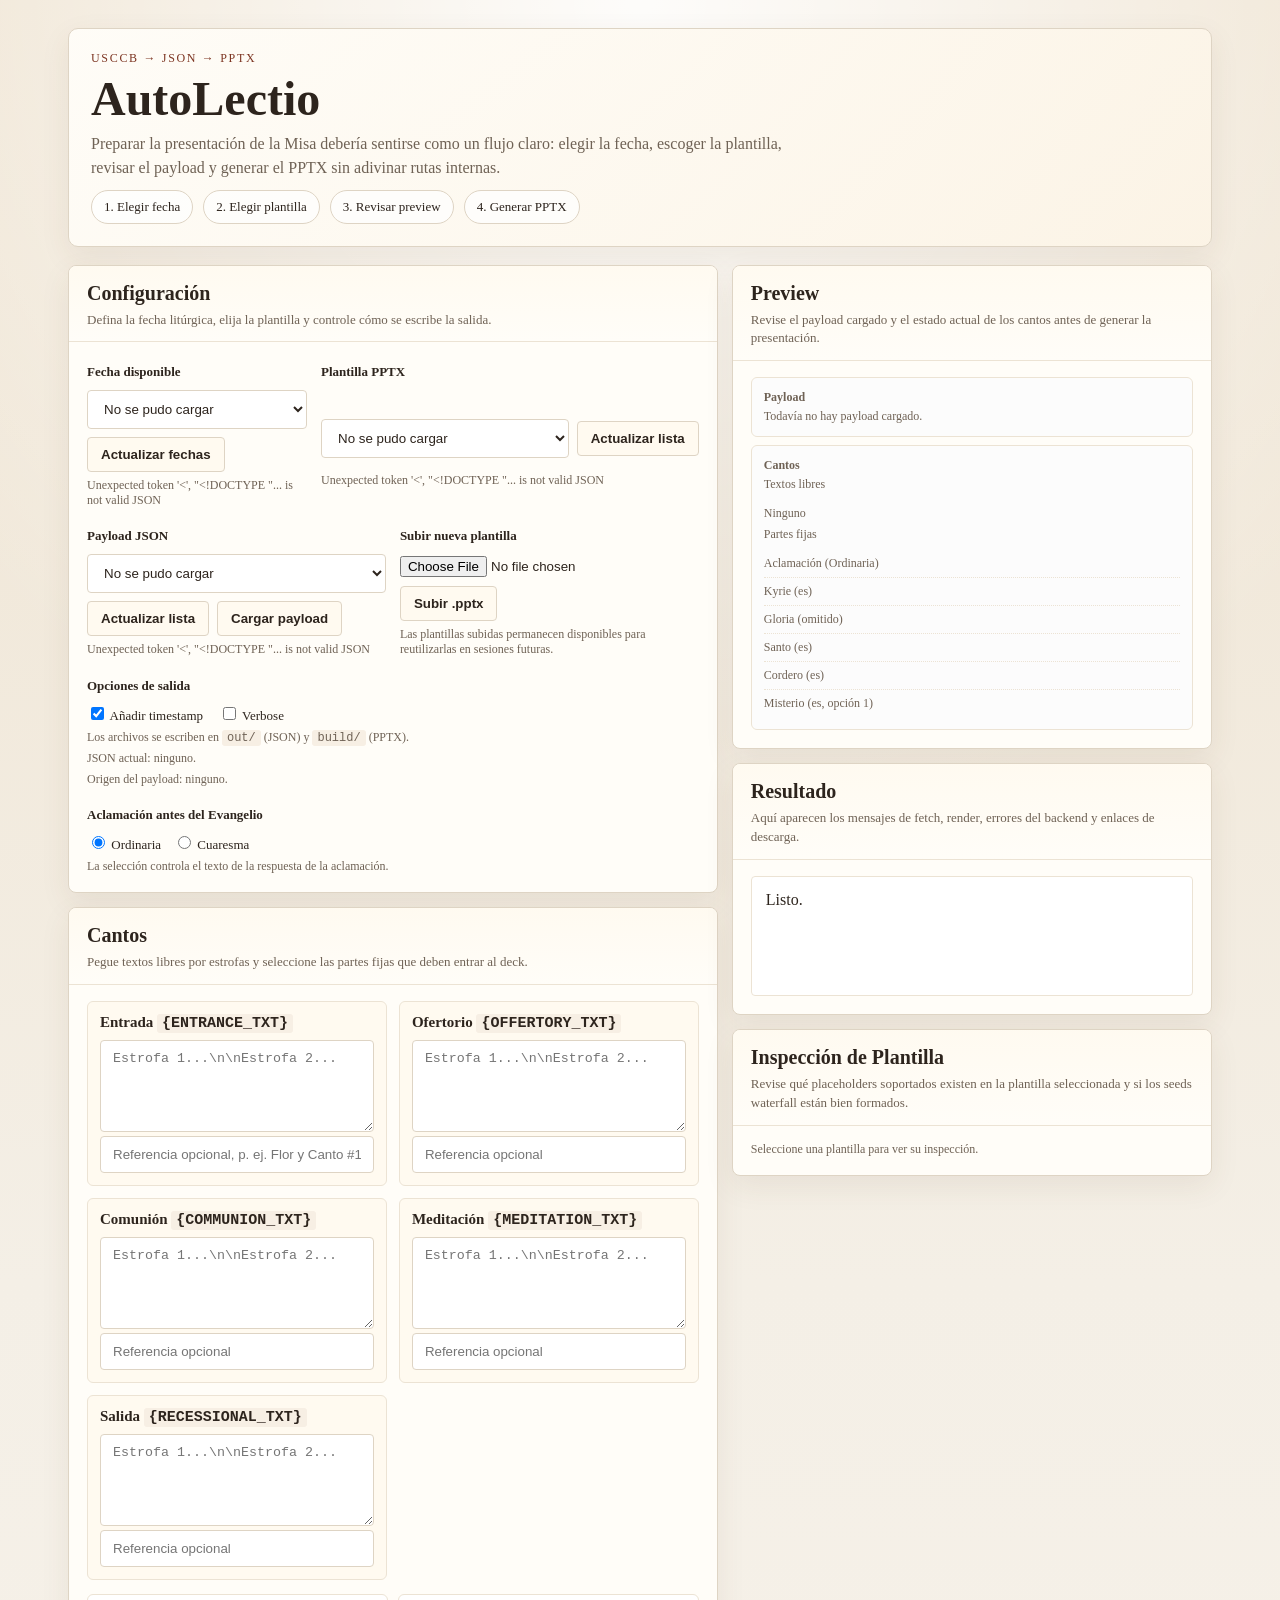
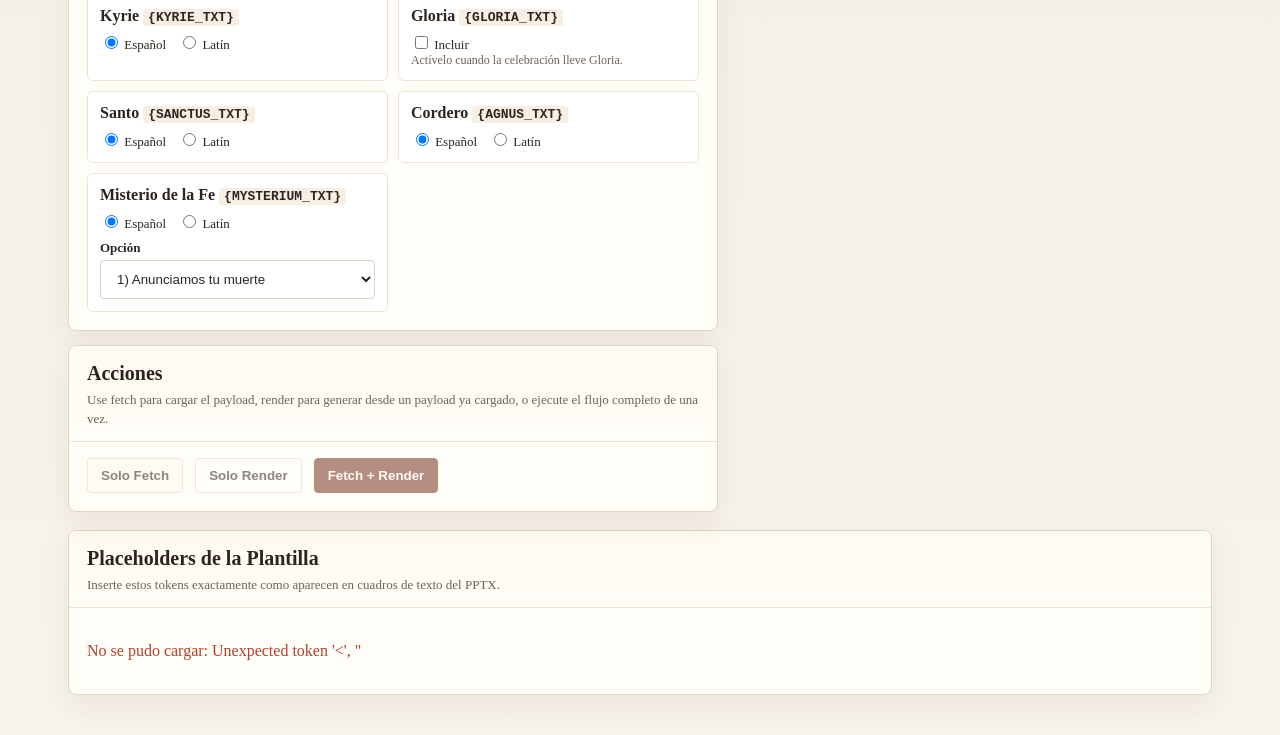
==== commit 9a1bbb8d: "Refactor acclamation placeholders and rename communion2 to meditation" ====
--- a/web/templates/advanced.html
+++ b/web/templates/advanced.html
@@ -362,7 +362,7 @@
                     <label><input type="radio" name="acclamationMode" value="ordinary" checked> Ordinaria</label>
                     <label><input type="radio" name="acclamationMode" value="lent"> Cuaresma</label>
                   </div>
-                  <div class="muted">La selección controla la secuencia waterfall de la aclamación: respuesta, verso, respuesta.</div>
+                  <div class="muted">La selección controla el texto de la respuesta de la aclamación.</div>
                 </div>
               </div>
             </div>
@@ -391,9 +391,9 @@
                   <input type="text" id="songs-communion-ref" placeholder="Referencia opcional" />
                 </div>
                 <div class="song-card">
-                  <h3 class="song-title">Comunión 2 <code>{COMMUNION2_TXT}</code></h3>
-                  <textarea id="songs-communion2" placeholder="Estrofa 1...\n\nEstrofa 2..."></textarea>
-                  <input type="text" id="songs-communion2-ref" placeholder="Referencia opcional" />
+                  <h3 class="song-title">Meditación <code>{MEDITATION_TXT}</code></h3>
+                  <textarea id="songs-meditation" placeholder="Estrofa 1...\n\nEstrofa 2..."></textarea>
+                  <input type="text" id="songs-meditation-ref" placeholder="Referencia opcional" />
                 </div>
                 <div class="song-card">
                   <h3 class="song-title">Salida <code>{RECESSIONAL_TXT}</code></h3>
@@ -647,7 +647,7 @@
           ['Entrada', songs.entranceText],
           ['Ofertorio', songs.offertoryText],
           ['Comunión', songs.communionText],
-          ['Comunión 2', songs.communion2Text],
+          ['Meditación', songs.meditationText],
           ['Salida', songs.recessionalText],
         ].filter(([, value]) => value);
 
@@ -901,8 +901,8 @@
         'songs-offertory-ref',
         'songs-communion',
         'songs-communion-ref',
-        'songs-communion2',
-        'songs-communion2-ref',
+        'songs-meditation',
+        'songs-meditation-ref',
         'songs-recessional',
         'songs-recessional-ref',
         'mysteriumVersion',
@@ -1160,8 +1160,8 @@
           offertoryRef: document.getElementById('songs-offertory-ref').value.trim(),
           communionText: document.getElementById('songs-communion').value.trim(),
           communionRef: document.getElementById('songs-communion-ref').value.trim(),
-          communion2Text: document.getElementById('songs-communion2').value.trim(),
-          communion2Ref: document.getElementById('songs-communion2-ref').value.trim(),
+          meditationText: document.getElementById('songs-meditation').value.trim(),
+          meditationRef: document.getElementById('songs-meditation-ref').value.trim(),
           recessionalText: document.getElementById('songs-recessional').value.trim(),
           recessionalRef: document.getElementById('songs-recessional-ref').value.trim(),
           kyrieLang: getRadio('kyrieLang'),
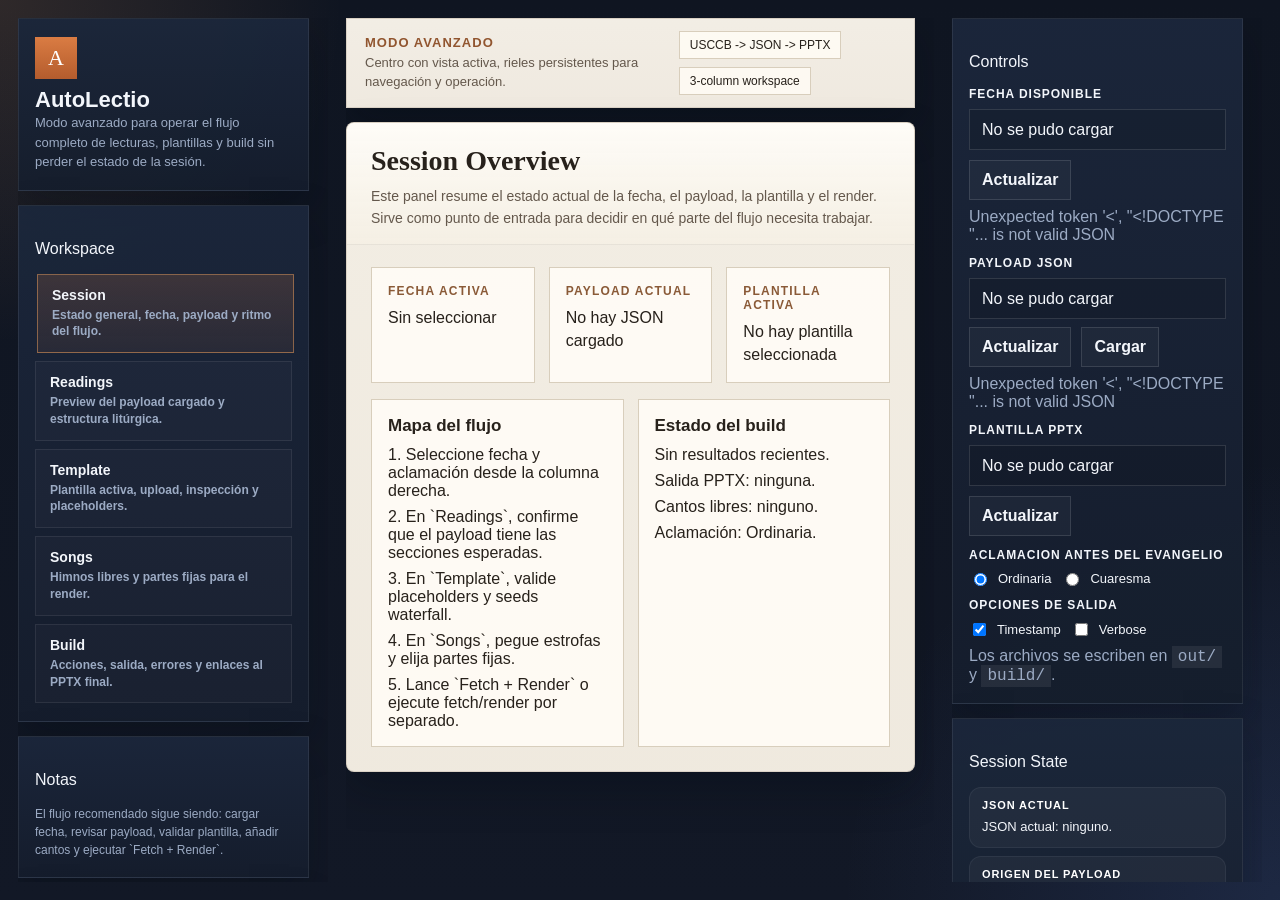
==== commit cc8858d7: "lots of changes" ====
--- a/web/templates/advanced.html
+++ b/web/templates/advanced.html
@@ -3,377 +3,1024 @@
   <head>
     <meta charset="utf-8" />
     <meta name="viewport" content="width=device-width, initial-scale=1" />
-    <title>AutoLectio — Modo avanzado</title>
+    <title>AutoLectio - Modo avanzado</title>
     <style>
       :root {
-        --bg: #f4efe6;
-        --surface: #fffdf8;
-        --surface-strong: #fffaf0;
-        --line: #ded4c4;
-        --line-soft: #ece3d4;
-        --text: #2d241d;
-        --muted: #6f6255;
-        --accent: #7c3421;
-        --accent-soft: #f3dfd7;
-        --ok: #1f7a57;
-        --err: #b2402e;
-        --shadow: 0 10px 30px rgba(88, 62, 37, 0.08);
-      }
-      * { box-sizing: border-box; }
+        --bg: #121826;
+        --panel: #182133;
+        --panel-soft: #1e2a40;
+        --panel-strong: #23314d;
+        --canvas: #f5f1e8;
+        --canvas-line: #d8cebc;
+        --canvas-soft: #fffdf7;
+        --text: #f3f6fb;
+        --muted: #9cabc4;
+        --ink: #27211b;
+        --ink-soft: #64584c;
+        --accent: #da7c43;
+        --accent-strong: #f0a15f;
+        --accent-soft: rgba(218, 124, 67, 0.16);
+        --ok: #8ad2aa;
+        --err: #ff9d8d;
+        --shadow: 0 18px 40px rgba(4, 10, 18, 0.28);
+        --radius: 0px;
+      }
+
+      * {
+        box-sizing: border-box;
+      }
+
       body {
         margin: 0;
+        min-height: 100vh;
+        overflow: hidden;
+        font-family: "Segoe UI", "Inter", sans-serif;
+        background:
+          radial-gradient(circle at top left, rgba(240, 161, 95, 0.14), transparent 22%),
+          radial-gradient(circle at bottom right, rgba(88, 126, 217, 0.16), transparent 28%),
+          linear-gradient(180deg, #0f1521 0%, var(--bg) 100%);
+        color: var(--text);
+      }
+
+      .app-shell {
+        display: grid;
+        grid-template-columns: 344px minmax(0, 1fr) 344px;
+        gap: 18px;
+        height: 100vh;
+        padding: 18px;
+      }
+
+      .sidebar,
+      .inspector,
+      .workspace {
+        display: grid;
+        gap: 14px;
+        align-content: start;
+        min-height: 0;
+        overflow-y: auto;
+        padding-right: 4px;
+        scrollbar-gutter: stable;
+      }
+
+      .sidebar-card,
+      .inspector-card,
+      .workspace-card {
+        border: 1px solid rgba(255, 255, 255, 0.08);
+        border-radius: var(--radius);
+        box-shadow: var(--shadow);
+      }
+
+      .sidebar-card,
+      .inspector-card {
+        background: linear-gradient(180deg, rgba(27, 38, 58, 0.98), rgba(21, 29, 44, 0.98));
+      }
+
+      .workspace-topbar,
+      .workspace-card {
+        background: linear-gradient(180deg, rgba(247, 242, 232, 0.98), rgba(244, 238, 227, 0.98));
+        color: var(--ink);
+        border: 1px solid rgba(112, 88, 60, 0.18);
+      }
+
+      .workspace-topbar {
+        padding: 12px 18px;
+        border-radius: 0;
+        box-shadow: var(--shadow);
+        display: flex;
+        align-items: center;
+        justify-content: space-between;
+        gap: 14px;
+      }
+
+      .topbar-copy {
+        min-width: 0;
+      }
+
+      .topbar-title {
+        margin: 0;
+        font-size: 13px;
+        font-weight: 700;
+        letter-spacing: 0.08em;
+        text-transform: uppercase;
+        color: #91552f;
+      }
+
+      .topbar-subtitle {
+        margin: 4px 0 0;
+        color: var(--ink-soft);
+        font-size: 13px;
+        line-height: 1.45;
+      }
+
+      .topbar-status {
+        display: flex;
+        align-items: center;
+        gap: 8px;
+        flex-wrap: wrap;
+      }
+
+      .topbar-chip {
+        padding: 6px 10px;
+        border: 1px solid var(--canvas-line);
+        background: rgba(255, 252, 245, 0.88);
+        font-size: 12px;
+      }
+
+      .sidebar-card {
+        padding: 18px 16px;
+      }
+
+      .brand {
+        display: grid;
+        gap: 8px;
+      }
+
+      .brand-mark {
+        width: 42px;
+        height: 42px;
+        border-radius: 0;
+        display: grid;
+        place-items: center;
+        background: linear-gradient(180deg, var(--accent) 0%, #b45c2d 100%);
+        color: #fff;
         font-family: Georgia, "Times New Roman", serif;
-        background:
-          radial-gradient(circle at top, rgba(255,255,255,0.9), transparent 36%),
-          linear-gradient(180deg, #efe4d2 0%, var(--bg) 55%, #f8f3eb 100%);
+        font-size: 22px;
+      }
+
+      .brand h1 {
+        margin: 0;
+        font-size: 22px;
+      }
+
+      .brand p,
+      .nav-note,
+      .support-copy,
+      .card-subtitle,
+      .muted {
+        color: var(--muted);
+      }
+
+      .brand p,
+      .support-copy {
+        margin: 0;
+        font-size: 13px;
+        line-height: 1.5;
+      }
+
+      .nav-stack {
+        display: grid;
+        gap: 8px;
+      }
+
+      .nav-button {
+        width: 100%;
+        padding: 12px 14px;
+        border: 1px solid rgba(255, 255, 255, 0.08);
+        border-radius: 0;
+        background: rgba(255, 255, 255, 0.02);
         color: var(--text);
-      }
-      .shell {
-        max-width: 1180px;
-        margin: 0 auto;
-        padding: 28px 18px 40px;
-      }
-      .hero {
+        text-align: left;
+        cursor: pointer;
+        transition: background 120ms ease, border-color 120ms ease, transform 120ms ease;
+      }
+
+      .nav-button:hover {
+        background: rgba(255, 255, 255, 0.05);
+        border-color: rgba(255, 255, 255, 0.16);
+      }
+
+      .nav-button.is-active {
+        background: linear-gradient(180deg, rgba(218, 124, 67, 0.18), rgba(218, 124, 67, 0.08));
+        border-color: rgba(240, 161, 95, 0.48);
+        transform: translateX(2px);
+      }
+
+      .nav-title {
+        display: block;
+        font-weight: 700;
+        font-size: 14px;
+      }
+
+      .nav-description {
+        display: block;
+        margin-top: 4px;
+        font-size: 12px;
+        color: var(--muted);
+        line-height: 1.4;
+      }
+
+      .nav-note {
+        margin: 0;
+        font-size: 12px;
+        line-height: 1.5;
+      }
+
+      .support-list {
+        list-style: none;
+        padding: 0;
+        margin: 0;
         display: grid;
         gap: 10px;
-        margin-bottom: 18px;
-        padding: 22px;
-        border: 1px solid var(--line);
-        border-radius: 10px;
-        background: linear-gradient(135deg, rgba(255,253,248,0.96), rgba(252,244,230,0.92));
-        box-shadow: var(--shadow);
-      }
-      .eyebrow {
-        margin: 0;
-        font-size: 12px;
-        letter-spacing: 0.14em;
-        text-transform: uppercase;
-        color: var(--accent);
-      }
-      h1 {
-        margin: 0;
-        font-size: clamp(30px, 5vw, 48px);
-        line-height: 0.95;
-        font-weight: 600;
-      }
-      .hero-copy {
-        max-width: 720px;
-        color: var(--muted);
-        font-size: 16px;
-        line-height: 1.5;
-      }
-      .hero-stats {
-        display: flex;
-        gap: 10px;
-        flex-wrap: wrap;
-      }
-      .stat-chip {
-        padding: 8px 12px;
-        border: 1px solid var(--line);
-        border-radius: 999px;
-        background: rgba(255,255,255,0.72);
+      }
+
+      .support-item {
+        padding: 11px 12px;
+        border-radius: 0;
+        background: rgba(255, 255, 255, 0.03);
+        border: 1px solid rgba(255, 255, 255, 0.06);
+      }
+
+      .support-item strong {
+        display: block;
+        margin-bottom: 4px;
         font-size: 13px;
       }
-      .workspace {
+
+      .view {
+        display: none;
+        gap: 16px;
+      }
+
+      .view.is-active {
         display: grid;
-        grid-template-columns: minmax(0, 1.15fr) minmax(300px, 0.85fr);
-        gap: 14px;
-        align-items: start;
-      }
-      .stack {
-        display: grid;
-        gap: 14px;
-      }
-      .card {
-        border: 1px solid var(--line);
+      }
+
+      .workspace-card {
         border-radius: 8px;
-        background: var(--surface);
-        box-shadow: var(--shadow);
         overflow: hidden;
       }
+
       .card-header {
-        padding: 16px 18px 12px;
-        border-bottom: 1px solid var(--line-soft);
-        background: linear-gradient(180deg, rgba(255,250,240,0.95), rgba(255,253,248,0.85));
-      }
+        padding: 22px 24px 14px;
+        border-bottom: 1px solid rgba(112, 88, 60, 0.16);
+        background: linear-gradient(180deg, rgba(255, 253, 248, 0.96), rgba(245, 239, 228, 0.92));
+      }
+
       .card-title {
         margin: 0;
-        font-size: 20px;
-      }
+        font-family: Georgia, "Times New Roman", serif;
+        font-size: 28px;
+      }
+
       .card-subtitle {
-        margin: 6px 0 0;
-        color: var(--muted);
-        font-size: 13px;
-        line-height: 1.45;
-      }
+        margin: 8px 0 0;
+        font-size: 14px;
+        line-height: 1.6;
+        color: var(--ink-soft);
+      }
+
       .card-body {
-        padding: 16px 18px 18px;
-      }
-      .section-grid {
+        padding: 22px 24px 24px;
+      }
+
+      .workspace-grid {
         display: grid;
-        gap: 14px;
-      }
+        gap: 16px;
+      }
+
       .two-up {
         display: grid;
         grid-template-columns: repeat(2, minmax(0, 1fr));
         gap: 14px;
       }
-      .setup-grid {
+
+      .three-up {
         display: grid;
-        grid-template-columns: minmax(180px, 220px) minmax(0, 1fr);
+        grid-template-columns: repeat(3, minmax(0, 1fr));
         gap: 14px;
       }
+
+      .overview-tile,
+      .info-panel,
+      .song-card,
+      .fixed-card,
+      .inspect-box,
+      .result-pre,
+      #log {
+        border-radius: 0;
+      }
+
+      .overview-tile,
+      .info-panel,
+      .song-card,
+      .fixed-card,
+      .inspect-box {
+        padding: 16px;
+        border: 1px solid var(--canvas-line);
+        background: rgba(255, 252, 246, 0.92);
+      }
+
+      .overview-tile strong,
+      .info-panel strong {
+        display: block;
+        font-size: 12px;
+        text-transform: uppercase;
+        letter-spacing: 0.1em;
+        color: #8a5a37;
+      }
+
+      .overview-tile span,
+      .info-panel span {
+        display: block;
+        margin-top: 8px;
+        font-size: 16px;
+        line-height: 1.45;
+      }
+
+      .info-panel h3,
+      .inspect-box h3,
+      .song-title {
+        margin: 0 0 10px;
+        font-size: 17px;
+      }
+
       .song-grid {
         display: grid;
         grid-template-columns: repeat(2, minmax(0, 1fr));
-        gap: 12px;
-      }
+        gap: 14px;
+      }
+
       .song-card {
-        border: 1px solid var(--line-soft);
-        border-radius: 6px;
-        padding: 12px;
-        background: var(--surface-strong);
-      }
-      .song-title {
-        margin: 0 0 8px;
-        font-size: 15px;
-      }
+        display: grid;
+        gap: 10px;
+      }
+
+      .song-card.full {
+        grid-column: 1 / -1;
+      }
+
       .fixed-grid {
         display: grid;
         grid-template-columns: repeat(2, minmax(0, 1fr));
-        gap: 10px;
-      }
-      .fixed-card {
-        border: 1px solid var(--line-soft);
-        border-radius: 6px;
-        padding: 12px;
-        background: #fff;
-      }
+        gap: 12px;
+      }
+
       .fixed-card strong {
         display: block;
-        margin-bottom: 8px;
-      }
-      label { display: block; margin: 6px 0 4px; font-weight: 600; font-size: 13px; }
-      input[type="text"], input[type="date"], select {
-        width: 100%;
-        max-width: none;
-        padding: 10px 12px;
-        border: 1px solid var(--line);
-        border-radius: 4px;
-        background: #fff;
-        color: var(--text);
-      }
+        margin-bottom: 10px;
+      }
+
+      .control-stack {
+        display: grid;
+        gap: 12px;
+      }
+
+      .control-group {
+        display: grid;
+        gap: 8px;
+      }
+
+      label {
+        display: block;
+        font-size: 12px;
+        font-weight: 700;
+        letter-spacing: 0.08em;
+        text-transform: uppercase;
+      }
+
+      input[type="text"],
+      input[type="file"],
+      select,
       textarea {
         width: 100%;
-        max-width: none;
-        min-height: 92px;
+        border: 1px solid rgba(255, 255, 255, 0.12);
+        border-radius: 0;
+        padding: 11px 12px;
+        font: inherit;
+        color: inherit;
+        background: rgba(7, 11, 18, 0.18);
+      }
+
+      select {
+        -webkit-appearance: none;
+        appearance: none;
+        background-image: none;
+      }
+
+      select::-ms-expand {
+        display: none;
+      }
+
+      .workspace-card input[type="text"],
+      .workspace-card input[type="file"],
+      .workspace-card select,
+      .workspace-card textarea {
+        color: var(--ink);
+        background: rgba(255, 255, 255, 0.82);
+        border-color: var(--canvas-line);
+      }
+
+      textarea {
+        min-height: 120px;
+        resize: vertical;
+      }
+
+      button {
+        border: 1px solid rgba(255, 255, 255, 0.12);
+        border-radius: 0;
+        background: rgba(255, 255, 255, 0.06);
+        color: inherit;
         padding: 10px 12px;
-        border: 1px solid var(--line);
-        border-radius: 4px;
-        background: #fff;
-        color: var(--text);
-        resize: vertical;
-      }
-      .row { display: flex; gap: 12px; align-items: center; flex-wrap: wrap; }
-      .control {
+        font: inherit;
+        font-weight: 700;
+        cursor: pointer;
+      }
+
+      button.primary {
+        background: linear-gradient(180deg, var(--accent) 0%, #be642f 100%);
+        border-color: rgba(240, 161, 95, 0.55);
+        color: #fffaf4;
+      }
+
+      button.secondary {
+        background: rgba(255, 255, 255, 0.03);
+      }
+
+      button:disabled {
+        opacity: 0.45;
+        cursor: not-allowed;
+      }
+
+      .inline-actions,
+      .radio-row,
+      .check-row,
+      .row {
+        display: flex;
+        gap: 10px;
+        flex-wrap: wrap;
+        align-items: center;
+      }
+
+      .inline-actions.grow > *:first-child {
+        flex: 1 1 180px;
+      }
+
+      .radio-row label,
+      .check-row label {
+        display: inline-flex;
+        gap: 8px;
+        align-items: center;
+        font-size: 13px;
+        font-weight: 500;
+        letter-spacing: normal;
+        text-transform: none;
+      }
+
+      .workspace-card .radio-row label,
+      .workspace-card .check-row label {
+        color: var(--ink);
+      }
+
+      .inspector-card {
+        padding: 18px 16px;
+      }
+
+      .inspector-title {
+        margin: 0 0 4px;
+        font-size: 16px;
+      }
+
+      .state-lines {
         display: grid;
+        gap: 8px;
+      }
+
+      .state-line {
+        padding: 10px 12px;
+        border-radius: 12px;
+        background: rgba(255, 255, 255, 0.04);
+        border: 1px solid rgba(255, 255, 255, 0.06);
+        font-size: 13px;
+        line-height: 1.45;
+      }
+
+      .state-line strong {
+        display: block;
+        margin-bottom: 4px;
+        color: #fff;
+        font-size: 11px;
+        letter-spacing: 0.08em;
+        text-transform: uppercase;
+      }
+
+      .status-pill {
+        display: inline-flex;
+        align-items: center;
         gap: 6px;
-      }
-      .check-row {
-        display: flex;
-        gap: 16px;
-        align-items: center;
-        flex-wrap: wrap;
-      }
-      .check-row label,
-      .radio-row label {
-        margin: 0;
-        font-weight: 500;
-      }
-      .inline-actions { display: flex; gap: 8px; align-items: center; flex-wrap: wrap; }
-      .inline-actions.grow > *:first-child { flex: 1 1 240px; }
-      .setup-meta { min-height: 16px; }
-      .radio-row {
-        display: flex;
-        gap: 12px;
-        align-items: center;
-        flex-wrap: wrap;
-      }
-      button {
-        padding: 9px 13px;
-        border-radius: 4px;
-        border: 1px solid var(--line);
-        background: #fff;
-        color: var(--text);
-        cursor: pointer;
-        font-weight: 600;
-      }
-      button.primary {
-        background: var(--accent);
-        border-color: var(--accent);
-        color: #fffaf7;
-      }
-      button.secondary {
-        background: var(--surface-strong);
-      }
-      #log {
+        padding: 5px 9px;
+        border-radius: 999px;
+        font-size: 12px;
+        border: 1px solid rgba(255, 255, 255, 0.1);
+        background: rgba(255, 255, 255, 0.04);
+      }
+
+      .status-pill.ok {
+        color: var(--ok);
+        border-color: rgba(138, 210, 170, 0.25);
+      }
+
+      .status-pill.err {
+        color: var(--err);
+        border-color: rgba(255, 157, 141, 0.25);
+      }
+
+      #log,
+      .result-pre {
         white-space: pre-wrap;
-        background: #fff;
-        border: 1px solid var(--line-soft);
-        border-radius: 4px;
+        border: 1px solid rgba(255, 255, 255, 0.08);
+        background: rgba(7, 11, 18, 0.26);
         padding: 14px;
-        min-height: 120px;
-      }
-      .muted { color: var(--muted); font-size: 12px; }
-      .ok { color: var(--ok); }
-      .err { color: var(--err); }
-      a { color: var(--accent); text-decoration: none; }
-      .panel { border: 1px solid var(--line); padding: 12px; margin-top: 16px; border-radius: 6px; background: var(--surface); }
-      .ph-list { list-style: none; padding-left: 0; margin: 10px 0 0; }
-      .ph-item { padding: 8px 0; border-bottom: 1px dotted var(--line-soft); break-inside: avoid; }
-      .ph-item:last-child { border-bottom: 0; }
-      code { background: #f7efe4; padding: 1px 5px; border-radius: 3px; }
-      .badge { display: inline-block; font-size: 11px; padding: 2px 7px; border-radius: 4px; background: #efe4d8; color: #5b4233; margin-left: 6px; vertical-align: middle; }
-      .badge.waterfall { background: #dff2e9; color: var(--ok); }
-      .status-grid { display: grid; gap: 4px; }
-      .result-block { margin-top: 10px; padding-top: 10px; border-top: 1px solid var(--line-soft); }
-      .result-block:first-child { margin-top: 0; padding-top: 0; border-top: 0; }
-      .result-label { font-weight: 600; }
-      .result-pre { white-space: pre-wrap; background: #fff; border: 1px solid var(--line-soft); border-radius: 4px; padding: 8px; margin: 6px 0 0; }
-      .preview-grid { display: grid; gap: 8px; }
-      .preview-card { border: 1px solid var(--line-soft); padding: 12px; background: #fcfcfc; border-radius: 6px; }
-      .preview-title { font-weight: 600; margin-bottom: 4px; }
-      .preview-list { list-style: none; padding-left: 0; margin: 8px 0 0; }
-      .preview-list li { padding: 6px 0; border-bottom: 1px dotted var(--line-soft); }
-      .preview-list li:last-child { border-bottom: 0; }
-      button:disabled { cursor: not-allowed; opacity: 0.55; }
+        min-height: 180px;
+        color: #edf3fb;
+      }
+
+      .status-grid,
+      .preview-grid,
       .inspect-grid {
         display: grid;
-        gap: 10px;
-      }
-      .inspect-box {
-        border: 1px solid var(--line-soft);
-        border-radius: 6px;
-        padding: 12px;
-        background: #fff;
-      }
-      .inspect-box h3 {
-        margin: 0 0 8px;
-        font-size: 15px;
-      }
+        gap: 12px;
+      }
+
+      .preview-card {
+        border: 1px solid var(--canvas-line);
+        border-radius: 0;
+        padding: 16px;
+        background: rgba(255, 252, 246, 0.94);
+      }
+
+      .preview-title {
+        margin-bottom: 8px;
+        font-weight: 700;
+        font-size: 16px;
+      }
+
+      .preview-list,
+      .ph-list,
+      .seed-list {
+        list-style: none;
+        padding: 0;
+        margin: 0;
+        display: grid;
+        gap: 8px;
+      }
+
+      .preview-list li,
+      .ph-item,
+      .seed-list li {
+        padding: 8px 0;
+        border-bottom: 1px dotted rgba(112, 88, 60, 0.18);
+      }
+
+      .preview-list li:last-child,
+      .ph-item:last-child,
+      .seed-list li:last-child {
+        border-bottom: 0;
+      }
+
       .placeholder-grid {
-        column-count: 2;
-        column-gap: 22px;
-      }
-      @media (max-width: 940px) {
+        columns: 2;
+        column-gap: 20px;
+      }
+
+      .ph-item {
+        break-inside: avoid;
+      }
+
+      .badge {
+        display: inline-block;
+        margin-left: 6px;
+        padding: 2px 8px;
+        border-radius: 999px;
+        font-size: 11px;
+        background: rgba(218, 124, 67, 0.12);
+        color: #91552f;
+      }
+
+      .badge.waterfall {
+        background: rgba(78, 156, 106, 0.12);
+        color: #2f6d45;
+      }
+
+      .result-block {
+        margin-top: 10px;
+        padding-top: 10px;
+        border-top: 1px solid rgba(255, 255, 255, 0.08);
+      }
+
+      .result-block:first-child {
+        margin-top: 0;
+        padding-top: 0;
+        border-top: 0;
+      }
+
+      .result-label {
+        font-weight: 700;
+      }
+
+      .ok {
+        color: var(--ok);
+      }
+
+      .err {
+        color: var(--err);
+      }
+
+      code {
+        font-family: "SFMono-Regular", Consolas, "Liberation Mono", monospace;
+        background: rgba(255, 255, 255, 0.07);
+        padding: 2px 6px;
+        border-radius: 0;
+      }
+
+      .sidebar::-webkit-scrollbar,
+      .workspace::-webkit-scrollbar,
+      .inspector::-webkit-scrollbar {
+        width: 14px;
+      }
+
+      .sidebar::-webkit-scrollbar-button,
+      .workspace::-webkit-scrollbar-button,
+      .inspector::-webkit-scrollbar-button {
+        -webkit-appearance: none;
+        appearance: none;
+        display: none !important;
+        width: 0 !important;
+        height: 0 !important;
+        min-width: 0 !important;
+        min-height: 0 !important;
+        max-width: 0 !important;
+        max-height: 0 !important;
+        margin: 0 !important;
+        padding: 0 !important;
+        background: transparent !important;
+        border: 0 !important;
+        box-shadow: none !important;
+      }
+
+      .sidebar::-webkit-scrollbar-button:single-button,
+      .workspace::-webkit-scrollbar-button:single-button,
+      .inspector::-webkit-scrollbar-button:single-button,
+      .sidebar::-webkit-scrollbar-button:double-button,
+      .workspace::-webkit-scrollbar-button:double-button,
+      .inspector::-webkit-scrollbar-button:double-button,
+      .sidebar::-webkit-scrollbar-button:start,
+      .workspace::-webkit-scrollbar-button:start,
+      .inspector::-webkit-scrollbar-button:start,
+      .sidebar::-webkit-scrollbar-button:end,
+      .workspace::-webkit-scrollbar-button:end,
+      .inspector::-webkit-scrollbar-button:end,
+      .sidebar::-webkit-scrollbar-button:vertical:start:decrement,
+      .workspace::-webkit-scrollbar-button:vertical:start:decrement,
+      .inspector::-webkit-scrollbar-button:vertical:start:decrement,
+      .sidebar::-webkit-scrollbar-button:vertical:end:increment,
+      .workspace::-webkit-scrollbar-button:vertical:end:increment,
+      .inspector::-webkit-scrollbar-button:vertical:end:increment,
+      .sidebar::-webkit-scrollbar-button:vertical:start:increment,
+      .workspace::-webkit-scrollbar-button:vertical:start:increment,
+      .inspector::-webkit-scrollbar-button:vertical:start:increment,
+      .sidebar::-webkit-scrollbar-button:vertical:end:decrement,
+      .workspace::-webkit-scrollbar-button:vertical:end:decrement,
+      .inspector::-webkit-scrollbar-button:vertical:end:decrement,
+      .sidebar::-webkit-scrollbar-button:horizontal:start:decrement,
+      .workspace::-webkit-scrollbar-button:horizontal:start:decrement,
+      .inspector::-webkit-scrollbar-button:horizontal:start:decrement,
+      .sidebar::-webkit-scrollbar-button:horizontal:end:increment,
+      .workspace::-webkit-scrollbar-button:horizontal:end:increment,
+      .inspector::-webkit-scrollbar-button:horizontal:end:increment,
+      .sidebar::-webkit-scrollbar-button:horizontal:start:increment,
+      .workspace::-webkit-scrollbar-button:horizontal:start:increment,
+      .inspector::-webkit-scrollbar-button:horizontal:start:increment,
+      .sidebar::-webkit-scrollbar-button:horizontal:end:decrement,
+      .workspace::-webkit-scrollbar-button:horizontal:end:decrement,
+      .inspector::-webkit-scrollbar-button:horizontal:end:decrement {
+        display: none !important;
+        width: 0 !important;
+        height: 0 !important;
+        min-width: 0 !important;
+        min-height: 0 !important;
+        max-width: 0 !important;
+        max-height: 0 !important;
+        margin: 0 !important;
+        padding: 0 !important;
+        background: transparent !important;
+        border: 0 !important;
+        box-shadow: none !important;
+      }
+
+      .sidebar::-webkit-scrollbar-thumb,
+      .workspace::-webkit-scrollbar-thumb,
+      .inspector::-webkit-scrollbar-thumb {
+        border: 2px solid transparent;
+        border-radius: 0;
+        background-clip: padding-box;
+      }
+
+      .sidebar::-webkit-scrollbar-track,
+      .workspace::-webkit-scrollbar-track,
+      .inspector::-webkit-scrollbar-track {
+        border-radius: 0;
+      }
+
+      .sidebar,
+      .inspector {
+        scrollbar-width: auto;
+        scrollbar-color: rgba(240, 161, 95, 0.72) rgba(255, 255, 255, 0.06);
+      }
+
+      .workspace {
+        scrollbar-width: auto;
+        scrollbar-color: rgba(145, 85, 47, 0.78) rgba(122, 97, 65, 0.14);
+      }
+
+      .sidebar::-webkit-scrollbar-thumb,
+      .inspector::-webkit-scrollbar-thumb {
+        background-color: rgba(240, 161, 95, 0.78);
+      }
+
+      .workspace::-webkit-scrollbar-thumb {
+        background-color: rgba(145, 85, 47, 0.78);
+      }
+
+      .sidebar::-webkit-scrollbar-thumb:hover,
+      .inspector::-webkit-scrollbar-thumb:hover {
+        background-color: rgba(255, 187, 120, 0.92);
+      }
+
+      .workspace::-webkit-scrollbar-thumb:hover {
+        background-color: rgba(170, 101, 57, 0.94);
+      }
+
+      .sidebar::-webkit-scrollbar-track,
+      .inspector::-webkit-scrollbar-track {
+        background: linear-gradient(180deg, rgba(255, 255, 255, 0.08), rgba(255, 255, 255, 0.03));
+      }
+
+      .workspace::-webkit-scrollbar-track {
+        background: linear-gradient(180deg, rgba(132, 101, 68, 0.16), rgba(132, 101, 68, 0.07));
+      }
+
+      .sidebar::-webkit-scrollbar-corner,
+      .workspace::-webkit-scrollbar-corner,
+      .inspector::-webkit-scrollbar-corner {
+        background: transparent;
+      }
+
+      .workspace-card code {
+        background: rgba(138, 108, 72, 0.12);
+      }
+
+      a {
+        color: inherit;
+      }
+
+      .workspace-card a {
+        color: #91552f;
+      }
+
+      @media (max-width: 1320px) {
+        .app-shell {
+          grid-template-columns: 310px minmax(0, 1fr) 310px;
+        }
+      }
+
+      @media (max-width: 1080px) {
+        body {
+          overflow: auto;
+        }
+
+        .app-shell {
+          grid-template-columns: 1fr;
+          height: auto;
+        }
+
+        .sidebar,
         .workspace,
-        .setup-grid,
+        .inspector {
+          order: initial;
+          overflow: visible;
+          min-height: auto;
+          padding-right: 0;
+        }
+
+        .nav-stack {
+          grid-template-columns: repeat(5, minmax(0, 1fr));
+        }
+
+        .nav-button {
+          min-height: 100%;
+        }
+
+        .placeholder-grid {
+          columns: 1;
+        }
+      }
+
+      @media (max-width: 760px) {
+        .nav-stack,
         .two-up,
+        .three-up,
         .song-grid,
         .fixed-grid {
           grid-template-columns: 1fr;
         }
-        .placeholder-grid {
-          column-count: 1;
+
+        .app-shell {
+          padding: 12px;
+        }
+
+        .workspace-topbar,
+        .card-header,
+        .card-body,
+        .sidebar-card,
+        .inspector-card {
+          padding-left: 16px;
+          padding-right: 16px;
+        }
+
+        .workspace-topbar {
+          display: grid;
+          justify-content: stretch;
         }
       }
     </style>
   </head>
   <body>
-    <div class="shell">
-      <section class="hero">
-        <p class="eyebrow">USCCB → JSON → PPTX</p>
-        <h1>AutoLectio</h1>
-        <div class="hero-copy">
-          Preparar la presentación de la Misa debería sentirse como un flujo claro: elegir la fecha, escoger la plantilla, revisar el payload y generar el PPTX sin adivinar rutas internas.
-        </div>
-        <div class="hero-stats">
-          <div class="stat-chip">1. Elegir fecha</div>
-          <div class="stat-chip">2. Elegir plantilla</div>
-          <div class="stat-chip">3. Revisar preview</div>
-          <div class="stat-chip">4. Generar PPTX</div>
-        </div>
-      </section>
-
-      <div class="workspace">
-        <div class="stack">
-          <section class="card">
+    <div class="app-shell">
+      <aside class="sidebar">
+        <section class="sidebar-card">
+          <div class="brand">
+            <div class="brand-mark">A</div>
+            <div>
+              <h1>AutoLectio</h1>
+              <p>Modo avanzado para operar el flujo completo de lecturas, plantillas y build sin perder el estado de la sesión.</p>
+            </div>
+          </div>
+        </section>
+
+        <section class="sidebar-card">
+          <p class="eyebrow">Workspace</p>
+          <div class="nav-stack">
+            <button class="nav-button is-active" type="button" data-view-target="session">
+              <span class="nav-title">Session</span>
+              <span class="nav-description">Estado general, fecha, payload y ritmo del flujo.</span>
+            </button>
+            <button class="nav-button" type="button" data-view-target="readings">
+              <span class="nav-title">Readings</span>
+              <span class="nav-description">Preview del payload cargado y estructura litúrgica.</span>
+            </button>
+            <button class="nav-button" type="button" data-view-target="template">
+              <span class="nav-title">Template</span>
+              <span class="nav-description">Plantilla activa, upload, inspección y placeholders.</span>
+            </button>
+            <button class="nav-button" type="button" data-view-target="songs">
+              <span class="nav-title">Songs</span>
+              <span class="nav-description">Himnos libres y partes fijas para el render.</span>
+            </button>
+            <button class="nav-button" type="button" data-view-target="build">
+              <span class="nav-title">Build</span>
+              <span class="nav-description">Acciones, salida, errores y enlaces al PPTX final.</span>
+            </button>
+          </div>
+        </section>
+
+        <section class="sidebar-card">
+          <p class="eyebrow">Notas</p>
+          <p class="nav-note">El flujo recomendado sigue siendo: cargar fecha, revisar payload, validar plantilla, añadir cantos y ejecutar `Fetch + Render`.</p>
+        </section>
+
+        <section class="sidebar-card">
+          <p class="eyebrow">Guardrails</p>
+          <ul class="support-list">
+            <li class="support-item">
+              <strong>Payload explícito</strong>
+              <span class="support-copy">`Solo Render` se mantiene bloqueado hasta cargar o generar un JSON real.</span>
+            </li>
+            <li class="support-item">
+              <strong>Template inspection</strong>
+              <span class="support-copy">Los seeds waterfall siguen visibles para detectar problemas antes del build.</span>
+            </li>
+            <li class="support-item">
+              <strong>Same backend contract</strong>
+              <span class="support-copy">La UI nueva usa las mismas rutas `/fetch`, `/render`, `/run`, `/upload` y `/templates/inspect`.</span>
+            </li>
+          </ul>
+        </section>
+      </aside>
+
+      <main class="workspace">
+        <section class="workspace-topbar">
+          <div class="topbar-copy">
+            <p class="topbar-title">Modo avanzado</p>
+            <p class="topbar-subtitle">Centro con vista activa, rieles persistentes para navegación y operación.</p>
+          </div>
+          <div class="topbar-status">
+            <div class="topbar-chip">USCCB -> JSON -> PPTX</div>
+            <div class="topbar-chip">3-column workspace</div>
+          </div>
+        </section>
+
+        <section id="view-session" class="view is-active" data-view="session">
+          <article class="workspace-card">
             <div class="card-header">
-              <h2 class="card-title">Configuración</h2>
-              <p class="card-subtitle">Defina la fecha litúrgica, elija la plantilla y controle cómo se escribe la salida.</p>
-            </div>
-            <div class="card-body section-grid">
-              <div class="setup-grid">
-                <div class="control">
-                  <label for="date">Fecha disponible</label>
-                  <div class="inline-actions grow">
-                    <select id="date">
-                      <option value="">Cargando fechas...</option>
-                    </select>
-                    <button id="btn-refresh-dates" class="secondary" type="button">Actualizar fechas</button>
-                  </div>
-                  <div id="date-meta" class="muted setup-meta">Leyendo el feed RSS…</div>
+              <h2 class="card-title">Session Overview</h2>
+              <p class="card-subtitle">Este panel resume el estado actual de la fecha, el payload, la plantilla y el render. Sirve como punto de entrada para decidir en qué parte del flujo necesita trabajar.</p>
+            </div>
+            <div class="card-body workspace-grid">
+              <div class="three-up">
+                <div class="overview-tile">
+                  <strong>Fecha activa</strong>
+                  <span id="session-date-summary">Sin seleccionar</span>
                 </div>
-                <div class="control">
-                  <label for="templateSelect">Plantilla PPTX</label>
-                  <div class="inline-actions grow">
-                    <select id="templateSelect">
-                      <option value="">Cargando plantillas...</option>
-                    </select>
-                    <button id="btn-refresh-templates" class="secondary" type="button">Actualizar lista</button>
-                  </div>
-                  <div id="template-meta" class="muted setup-meta">Cargando opciones de plantilla...</div>
+                <div class="overview-tile">
+                  <strong>Payload actual</strong>
+                  <span id="session-payload-summary">No hay JSON cargado</span>
+                </div>
+                <div class="overview-tile">
+                  <strong>Plantilla activa</strong>
+                  <span id="session-template-summary">No hay plantilla seleccionada</span>
                 </div>
               </div>
-
               <div class="two-up">
-                <div class="control">
-                  <label for="payloadSelect">Payload JSON</label>
-                  <div class="inline-actions grow">
-                    <select id="payloadSelect">
-                      <option value="">Cargando payloads...</option>
-                    </select>
-                    <button id="btn-refresh-payloads" class="secondary" type="button">Actualizar lista</button>
-                    <button id="btn-load-payload" class="secondary" type="button">Cargar payload</button>
+                <div class="info-panel">
+                  <h3>Mapa del flujo</h3>
+                  <div class="preview-list">
+                    <div>1. Seleccione fecha y aclamación desde la columna derecha.</div>
+                    <div>2. En `Readings`, confirme que el payload tiene las secciones esperadas.</div>
+                    <div>3. En `Template`, valide placeholders y seeds waterfall.</div>
+                    <div>4. En `Songs`, pegue estrofas y elija partes fijas.</div>
+                    <div>5. Lance `Fetch + Render` o ejecute fetch/render por separado.</div>
                   </div>
-                  <div id="payload-meta" class="muted setup-meta">Leyendo payloads locales…</div>
                 </div>
-                <div class="control">
-                  <label for="templateFile">Subir nueva plantilla</label>
-                  <div class="inline-actions">
+                <div class="info-panel">
+                  <h3>Estado del build</h3>
+                  <div class="preview-list">
+                    <div id="session-build-summary">Sin resultados recientes.</div>
+                    <div id="session-output-summary">Salida PPTX: ninguna.</div>
+                    <div id="session-song-summary">Cantos libres: ninguno.</div>
+                    <div id="session-mode-summary">Aclamación: Ordinaria.</div>
+                  </div>
+                </div>
+              </div>
+            </div>
+          </article>
+        </section>
+
+        <section id="view-readings" class="view" data-view="readings">
+          <article class="workspace-card">
+            <div class="card-header">
+              <h2 class="card-title">Readings Payload</h2>
+              <p class="card-subtitle">Revise el payload cargado, su origen y la estructura de las lecturas antes de disparar el render.</p>
+            </div>
+            <div class="card-body">
+              <div id="payload-preview" class="muted">Todavía no hay payload cargado.</div>
+            </div>
+          </article>
+        </section>
+
+        <section id="view-template" class="view" data-view="template">
+          <article class="workspace-card">
+            <div class="card-header">
+              <h2 class="card-title">Template Workspace</h2>
+              <p class="card-subtitle">La plantilla activa se controla desde la derecha. Aquí puede subir una nueva, inspeccionar sus placeholders y revisar el contrato soportado.</p>
+            </div>
+            <div class="card-body workspace-grid">
+              <div class="two-up">
+                <div class="info-panel">
+                  <h3>Subir nueva plantilla</h3>
+                  <div class="control-stack">
                     <input type="file" id="templateFile" accept=".pptx" />
                     <button id="btn-upload" class="secondary" type="button">Subir .pptx</button>
+                    <div class="muted">Las plantillas subidas permanecen disponibles en `templates/uploads/` y vuelven a aparecer en el selector.</div>
                   </div>
-                  <div class="muted">Las plantillas subidas permanecen disponibles para reutilizarlas en sesiones futuras.</div>
                 </div>
-                <div class="control" style="grid-column: 1 / -1;">
-                  <label>Opciones de salida</label>
-                  <div class="check-row">
-                    <label><input type="checkbox" id="stamp" checked /> Añadir timestamp</label>
-                    <label><input type="checkbox" id="verbose" /> Verbose</label>
-                  </div>
-                  <div class="muted">Los archivos se escriben en <code>out/</code> (JSON) y <code>build/</code> (PPTX).</div>
-                  <div id="json-state" class="muted">JSON actual: ninguno.</div>
-                  <div id="payload-source-state" class="muted">Origen del payload: ninguno.</div>
-                </div>
-                <div class="control" style="grid-column: 1 / -1;">
-                  <label>Aclamación antes del Evangelio</label>
-                  <div class="radio-row">
-                    <label><input type="radio" name="acclamationMode" value="ordinary" checked> Ordinaria</label>
-                    <label><input type="radio" name="acclamationMode" value="lent"> Cuaresma</label>
-                  </div>
-                  <div class="muted">La selección controla el texto de la respuesta de la aclamación.</div>
+                <div class="info-panel">
+                  <h3>Plantilla actual</h3>
+                  <div id="template-meta" class="muted">Cargando opciones de plantilla...</div>
+                  <div style="margin-top: 12px;" id="template-quick-status"></div>
                 </div>
               </div>
-            </div>
-          </section>
-
-          <section class="card">
+
+              <div class="info-panel">
+                <h3>Inspección</h3>
+                <div id="template-inspection" class="muted">Seleccione una plantilla para ver su inspección.</div>
+              </div>
+
+              <div class="info-panel">
+                <h3>Placeholders soportados</h3>
+                <ul id="ph-list" class="ph-list placeholder-grid"><li class="ph-item muted">Cargando...</li></ul>
+                <div id="ph-notes" class="muted" style="margin-top: 10px;"></div>
+              </div>
+            </div>
+          </article>
+        </section>
+
+        <section id="view-songs" class="view" data-view="songs">
+          <article class="workspace-card">
             <div class="card-header">
-              <h2 class="card-title">Cantos</h2>
-              <p class="card-subtitle">Pegue textos libres por estrofas y seleccione las partes fijas que deben entrar al deck.</p>
-            </div>
-            <div class="card-body section-grid">
+              <h2 class="card-title">Songs and Fixed Parts</h2>
+              <p class="card-subtitle">Separe estrofas con una línea en blanco. Las partes fijas siguen resolviéndose desde `songs/parts/` para mantener el contrato de render intacto.</p>
+            </div>
+            <div class="card-body workspace-grid">
               <div class="song-grid">
                 <div class="song-card">
                   <h3 class="song-title">Entrada <code>{ENTRANCE_TXT}</code></h3>
@@ -386,16 +1033,16 @@
                   <input type="text" id="songs-offertory-ref" placeholder="Referencia opcional" />
                 </div>
                 <div class="song-card">
-                  <h3 class="song-title">Comunión <code>{COMMUNION_TXT}</code></h3>
+                  <h3 class="song-title">Comunion <code>{COMMUNION_TXT}</code></h3>
                   <textarea id="songs-communion" placeholder="Estrofa 1...\n\nEstrofa 2..."></textarea>
                   <input type="text" id="songs-communion-ref" placeholder="Referencia opcional" />
                 </div>
                 <div class="song-card">
-                  <h3 class="song-title">Meditación <code>{MEDITATION_TXT}</code></h3>
+                  <h3 class="song-title">Meditacion <code>{MEDITATION_TXT}</code></h3>
                   <textarea id="songs-meditation" placeholder="Estrofa 1...\n\nEstrofa 2..."></textarea>
                   <input type="text" id="songs-meditation-ref" placeholder="Referencia opcional" />
                 </div>
-                <div class="song-card">
+                <div class="song-card full">
                   <h3 class="song-title">Salida <code>{RECESSIONAL_TXT}</code></h3>
                   <textarea id="songs-recessional" placeholder="Estrofa 1...\n\nEstrofa 2..."></textarea>
                   <input type="text" id="songs-recessional-ref" placeholder="Referencia opcional" />
@@ -406,8 +1053,8 @@
                 <div class="fixed-card">
                   <strong>Kyrie <code>{KYRIE_TXT}</code></strong>
                   <div class="radio-row">
-                    <label><input type="radio" name="kyrieLang" value="es" checked> Español</label>
-                    <label><input type="radio" name="kyrieLang" value="la"> Latín</label>
+                    <label><input type="radio" name="kyrieLang" value="es" checked /> Espanol</label>
+                    <label><input type="radio" name="kyrieLang" value="la" /> Latin</label>
                   </div>
                 </div>
                 <div class="fixed-card">
@@ -420,93 +1067,165 @@
                 <div class="fixed-card">
                   <strong>Santo <code>{SANCTUS_TXT}</code></strong>
                   <div class="radio-row">
-                    <label><input type="radio" name="sanctusLang" value="es" checked> Español</label>
-                    <label><input type="radio" name="sanctusLang" value="la"> Latín</label>
+                    <label><input type="radio" name="sanctusLang" value="es" checked /> Espanol</label>
+                    <label><input type="radio" name="sanctusLang" value="la" /> Latin</label>
                   </div>
                 </div>
                 <div class="fixed-card">
                   <strong>Cordero <code>{AGNUS_TXT}</code></strong>
                   <div class="radio-row">
-                    <label><input type="radio" name="agnusLang" value="es" checked> Español</label>
-                    <label><input type="radio" name="agnusLang" value="la"> Latín</label>
+                    <label><input type="radio" name="agnusLang" value="es" checked /> Espanol</label>
+                    <label><input type="radio" name="agnusLang" value="la" /> Latin</label>
                   </div>
                 </div>
                 <div class="fixed-card">
                   <strong>Misterio de la Fe <code>{MYSTERIUM_TXT}</code></strong>
-                  <div class="radio-row" style="margin-bottom:8px;">
-                    <label><input type="radio" name="mysteriumLang" value="es" checked> Español</label>
-                    <label><input type="radio" name="mysteriumLang" value="la"> Latín</label>
+                  <div class="radio-row" style="margin-bottom: 10px;">
+                    <label><input type="radio" name="mysteriumLang" value="es" checked /> Espanol</label>
+                    <label><input type="radio" name="mysteriumLang" value="la" /> Latin</label>
                   </div>
-                  <label for="mysteriumVersion">Opción</label>
+                  <label for="mysteriumVersion">Opcion</label>
                   <select id="mysteriumVersion">
-                    <option value="1">1) Anunciamos tu muerte</option>
-                    <option value="2">2) Cada vez que comemos</option>
-                    <option value="3">3) Por tu cruz y resurrección</option>
+                    <option value="1">1. Anunciamos tu muerte</option>
+                    <option value="2">2. Cada vez que comemos</option>
+                    <option value="3">3. Por tu cruz y resurreccion</option>
                   </select>
                 </div>
               </div>
             </div>
-          </section>
-
-          <section class="card">
+          </article>
+        </section>
+
+        <section id="view-build" class="view" data-view="build">
+          <article class="workspace-card">
             <div class="card-header">
-              <h2 class="card-title">Acciones</h2>
-              <p class="card-subtitle">Use fetch para cargar el payload, render para generar desde un payload ya cargado, o ejecute el flujo completo de una vez.</p>
-            </div>
-            <div class="card-body">
-              <div class="row">
-                <button id="btn-fetch" class="secondary">Solo Fetch</button>
-                <button id="btn-render">Solo Render</button>
-                <button id="btn-run" class="primary">Fetch + Render</button>
+              <h2 class="card-title">Build Notes</h2>
+              <p class="card-subtitle">Las acciones siguen estando disponibles desde la derecha para no perderlas de vista. Esta vista resume cómo se interpretará la sesión actual cuando haga fetch, render o ambas cosas.</p>
+            </div>
+            <div class="card-body workspace-grid">
+              <div class="two-up">
+                <div class="info-panel">
+                  <h3>Antes de ejecutar</h3>
+                  <div class="preview-list">
+                    <div>Confirme que la fecha elegida exista en el feed RSS.</div>
+                    <div>Si va a usar `Solo Render`, asegúrese de tener un payload cargado.</div>
+                    <div>Valide seeds waterfall en la plantilla si cambió el PPTX.</div>
+                    <div>Revise cantos y referencias opcionales si el deck los necesita.</div>
+                  </div>
+                </div>
+                <div class="info-panel">
+                  <h3>Estado interpretado</h3>
+                  <div class="preview-list">
+                    <div id="build-interpretation-date">Fecha: sin seleccionar.</div>
+                    <div id="build-interpretation-payload">Payload: ninguno.</div>
+                    <div id="build-interpretation-template">Plantilla: ninguna.</div>
+                    <div id="build-interpretation-flags">Flags: stamp ON, verbose OFF.</div>
+                  </div>
+                </div>
               </div>
-            </div>
-          </section>
-        </div>
-
-        <div class="stack">
-          <section class="card">
-            <div class="card-header">
-              <h2 class="card-title">Preview</h2>
-              <p class="card-subtitle">Revise el payload cargado y el estado actual de los cantos antes de generar la presentación.</p>
-            </div>
-            <div class="card-body">
-              <div id="payload-preview" class="muted">Todavía no hay payload cargado.</div>
-            </div>
-          </section>
-
-          <section class="card">
-            <div class="card-header">
-              <h2 class="card-title">Resultado</h2>
-              <p class="card-subtitle">Aquí aparecen los mensajes de fetch, render, errores del backend y enlaces de descarga.</p>
-            </div>
-            <div class="card-body">
-              <div id="log">Listo.</div>
-            </div>
-          </section>
-
-          <section class="card">
-            <div class="card-header">
-              <h2 class="card-title">Inspección de Plantilla</h2>
-              <p class="card-subtitle">Revise qué placeholders soportados existen en la plantilla seleccionada y si los seeds waterfall están bien formados.</p>
-            </div>
-            <div class="card-body">
-              <div id="template-inspection" class="muted">Seleccione una plantilla para ver su inspección.</div>
-            </div>
-          </section>
-
-        </div>
-      </div>
-
-      <section class="card" style="margin-top:18px;">
-        <div class="card-header">
-          <h2 class="card-title">Placeholders de la Plantilla</h2>
-          <p class="card-subtitle">Inserte estos tokens exactamente como aparecen en cuadros de texto del PPTX.</p>
-        </div>
-        <div class="card-body">
-          <ul id="ph-list" class="ph-list placeholder-grid"><li class="ph-item muted">Cargando…</li></ul>
-          <div id="ph-notes" class="muted" style="margin-top:8px;"></div>
-        </div>
-      </section>
+              <div class="info-panel">
+                <h3>Resultado reciente</h3>
+                <div id="build-output-summary" class="muted">Todavia no hay una salida generada.</div>
+              </div>
+            </div>
+          </article>
+        </section>
+      </main>
+
+      <aside class="inspector">
+        <section class="inspector-card">
+          <p class="eyebrow">Controls</p>
+          <div class="control-stack">
+            <div class="control-group">
+              <label for="date">Fecha disponible</label>
+              <div class="inline-actions grow">
+                <select id="date">
+                  <option value="">Cargando fechas...</option>
+                </select>
+                <button id="btn-refresh-dates" class="secondary" type="button">Actualizar</button>
+              </div>
+              <div id="date-meta" class="muted">Leyendo el feed RSS...</div>
+            </div>
+
+            <div class="control-group">
+              <label for="payloadSelect">Payload JSON</label>
+              <div class="inline-actions grow">
+                <select id="payloadSelect">
+                  <option value="">Cargando payloads...</option>
+                </select>
+              </div>
+              <div class="inline-actions">
+                <button id="btn-refresh-payloads" class="secondary" type="button">Actualizar</button>
+                <button id="btn-load-payload" class="secondary" type="button">Cargar</button>
+              </div>
+              <div id="payload-meta" class="muted">Leyendo payloads locales...</div>
+            </div>
+
+            <div class="control-group">
+              <label for="templateSelect">Plantilla PPTX</label>
+              <div class="inline-actions grow">
+                <select id="templateSelect">
+                  <option value="">Cargando plantillas...</option>
+                </select>
+                <button id="btn-refresh-templates" class="secondary" type="button">Actualizar</button>
+              </div>
+            </div>
+
+            <div class="control-group">
+              <label>Aclamacion antes del Evangelio</label>
+              <div class="radio-row">
+                <label><input type="radio" name="acclamationMode" value="ordinary" checked /> Ordinaria</label>
+                <label><input type="radio" name="acclamationMode" value="lent" /> Cuaresma</label>
+              </div>
+            </div>
+
+            <div class="control-group">
+              <label>Opciones de salida</label>
+              <div class="check-row">
+                <label><input type="checkbox" id="stamp" checked /> Timestamp</label>
+                <label><input type="checkbox" id="verbose" /> Verbose</label>
+              </div>
+              <div class="muted">Los archivos se escriben en <code>out/</code> y <code>build/</code>.</div>
+            </div>
+          </div>
+        </section>
+
+        <section class="inspector-card">
+          <p class="eyebrow">Session State</p>
+          <div class="state-lines">
+            <div class="state-line">
+              <strong>JSON actual</strong>
+              <div id="json-state">JSON actual: ninguno.</div>
+            </div>
+            <div class="state-line">
+              <strong>Origen del payload</strong>
+              <div id="payload-source-state">Origen del payload: ninguno.</div>
+            </div>
+            <div class="state-line">
+              <strong>Estado de la plantilla</strong>
+              <div id="template-state-copy">Plantilla: ninguna.</div>
+            </div>
+            <div class="state-line">
+              <strong>Build status</strong>
+              <div id="build-status-pill"><span class="status-pill">Sin ejecutar</span></div>
+            </div>
+          </div>
+        </section>
+
+        <section class="inspector-card">
+          <p class="eyebrow">Actions</p>
+          <div class="row">
+            <button id="btn-fetch" class="secondary" type="button">Solo Fetch</button>
+            <button id="btn-render" type="button">Solo Render</button>
+            <button id="btn-run" class="primary" type="button">Fetch + Render</button>
+          </div>
+        </section>
+
+        <section class="inspector-card">
+          <h3 class="inspector-title">Resultado</h3>
+          <div id="log">Listo.</div>
+        </section>
+      </aside>
     </div>
 
     <script>
@@ -518,9 +1237,12 @@
       let currentPreview = null;
       let currentInspection = null;
       let currentPayloadSource = '';
+      let currentOutputPath = '';
+      let activeView = 'session';
 
       const logEl = document.getElementById('log');
-      function log(msg, cls, isHTML=false) {
+
+      function log(msg, cls, isHTML = false) {
         logEl.className = cls || '';
         if (isHTML) {
           logEl.innerHTML = msg;
@@ -538,440 +1260,21 @@
           .replaceAll("'", '&#39;');
       }
 
-      function setCurrentJsonPath(path, source = '') {
-        currentJsonPath = path || '';
-        currentPayloadSource = source || '';
-        document.getElementById('json-state').textContent = currentJsonPath
-          ? `JSON actual: ${currentJsonPath}`
-          : 'JSON actual: ninguno.';
-        document.getElementById('payload-source-state').textContent = currentPayloadSource
-          ? `Origen del payload: ${currentPayloadSource}.`
-          : 'Origen del payload: ninguno.';
-        updateActionState();
-      }
-
-      function syncPayloadSelect(path) {
-        const select = document.getElementById('payloadSelect');
-        if (!select) return;
-        if (payloadList.some(item => item.path === path)) {
-          select.value = path;
-        }
-      }
-
-      function getAcclamationMode() {
-        const el = document.querySelector('input[name="acclamationMode"]:checked');
-        return el ? el.value : '';
-      }
-
-      function acclamationModeLabel(mode) {
-        return mode === 'lent' ? 'Cuaresma' : (mode === 'ordinary' ? 'Ordinaria' : 'Sin elegir');
-      }
-
-      function updateActionState() {
-        const hasPayload = Boolean(currentJsonPath);
-        const hasDate = Boolean(dateEl.value);
-        const acclamationMode = getAcclamationMode();
-        const hasAcclamationMode = Boolean(acclamationMode);
-        const renderBtn = document.getElementById('btn-render');
-        const fetchBtn = document.getElementById('btn-fetch');
-        const runBtn = document.getElementById('btn-run');
-        renderBtn.disabled = !hasPayload;
-        renderBtn.title = hasPayload ? '' : 'Primero cargue un payload con Solo Fetch o Fetch + Render.';
-        fetchBtn.disabled = !hasDate || !hasAcclamationMode;
-        fetchBtn.title = !hasDate
-          ? 'No hay una fecha válida disponible en el feed RSS.'
-          : (hasAcclamationMode ? '' : 'Seleccione la aclamación ordinaria o de Cuaresma.');
-        runBtn.disabled = !hasDate || !hasAcclamationMode;
-        runBtn.title = !hasDate
-          ? 'No hay una fecha válida disponible en el feed RSS.'
-          : (hasAcclamationMode ? '' : 'Seleccione la aclamación ordinaria o de Cuaresma.');
-      }
-
-      function renderTemplateInspection() {
-        const el = document.getElementById('template-inspection');
-        if (!currentInspection) {
-          el.innerHTML = '<div class="muted">Seleccione una plantilla para ver su inspección.</div>';
-          return;
-        }
-
-        const inspection = currentInspection;
-        const present = Array.isArray(inspection.present) ? inspection.present : [];
-        const missing = Array.isArray(inspection.missing) ? inspection.missing : [];
-        const seeds = Array.isArray(inspection.waterfall_seeds) ? inspection.waterfall_seeds : [];
-
-        const seedItems = seeds.map(item => {
-          const label = item.slide_count === 1 ? 'OK' : (item.slide_count === 0 ? 'Falta seed' : 'Múltiples seeds');
-          return `<li>
-            <div><code>${escapeHTML(item.placeholder)}</code></div>
-            <div class="muted">slides: ${escapeHTML(String(item.slide_count))} • ${escapeHTML(label)}</div>
-          </li>`;
-        }).join('');
-
-        const presentItems = present.length
-          ? present.map(item => `<li><code>${escapeHTML(item.placeholder)}</code> <span class="muted">• slides: ${escapeHTML(String(item.slide_count))}</span></li>`).join('')
-          : '<li class="muted">No se detectaron placeholders soportados.</li>';
-
-        const missingItems = missing.length
-          ? missing.slice(0, 10).map(item => `<li><code>${escapeHTML(item.placeholder)}</code></li>`).join('')
-          : '<li class="muted">No faltan placeholders del set soportado.</li>';
-        const missingExtra = missing.length > 10 ? `<div class="muted">y ${escapeHTML(String(missing.length - 10))} más...</div>` : '';
-
-        el.innerHTML = `
-          <div class="inspect-grid">
-            <div class="inspect-box">
-              <h3>Resumen</h3>
-              <div><span class="result-label">Plantilla:</span> ${escapeHTML((inspection.template || {}).path || '')}</div>
-              <div><span class="result-label">Slides:</span> ${escapeHTML(String(inspection.slide_count || 0))}</div>
-              <div><span class="result-label">Placeholders presentes:</span> ${escapeHTML(String(present.length))}</div>
-              <div><span class="result-label">Placeholders ausentes:</span> ${escapeHTML(String(missing.length))}</div>
-            </div>
-            <div class="inspect-box">
-              <h3>Waterfall Seeds</h3>
-              <ul class="preview-list">${seedItems}</ul>
-            </div>
-            <div class="inspect-box">
-              <h3>Presentes</h3>
-              <ul class="preview-list">${presentItems}</ul>
-            </div>
-            <div class="inspect-box">
-              <h3>Ausentes</h3>
-              <ul class="preview-list">${missingItems}</ul>
-              ${missingExtra}
-            </div>
-          </div>`;
-      }
-
-      function summarizeSongState() {
-        const songs = buildSongsPayload();
-        const freeText = [
-          ['Entrada', songs.entranceText],
-          ['Ofertorio', songs.offertoryText],
-          ['Comunión', songs.communionText],
-          ['Meditación', songs.meditationText],
-          ['Salida', songs.recessionalText],
-        ].filter(([, value]) => value);
-
-        const fixed = [
-          `Aclamación (${acclamationModeLabel(getAcclamationMode())})`,
-          `Kyrie (${songs.kyrieLang || '-'})`,
-          `Gloria (${songs.gloriaEnabled ? 'incluido' : 'omitido'})`,
-          `Santo (${songs.sanctusLang || '-'})`,
-          `Cordero (${songs.agnusLang || '-'})`,
-          `Misterio (${songs.mysteriumLang || '-'}, opción ${songs.mysteriumVersion || '-'})`,
-        ];
-
-        return {
-          freeText,
-          fixed,
-        };
-      }
-
-      function renderPreview() {
-        const el = document.getElementById('payload-preview');
-        const preview = currentPreview;
-        const songState = summarizeSongState();
-
-        if (!preview) {
-          const fixedSongs = songState.fixed.map(item => `<li>${escapeHTML(item)}</li>`).join('');
-          const freeSongs = songState.freeText.length
-            ? songState.freeText.map(([label]) => `<li>${escapeHTML(label)}</li>`).join('')
-            : '<li class="muted">Ninguno</li>';
-          el.innerHTML = `
-            <div class="preview-grid">
-              <div class="preview-card">
-                <div class="preview-title">Payload</div>
-                <div class="muted">Todavía no hay payload cargado.</div>
-              </div>
-              <div class="preview-card">
-                <div class="preview-title">Cantos</div>
-                <div class="muted">Textos libres</div>
-                <ul class="preview-list">${freeSongs}</ul>
-                <div class="muted">Partes fijas</div>
-                <ul class="preview-list">${fixedSongs}</ul>
-              </div>
-            </div>`;
-          return;
-        }
-
-        const meta = preview.meta || {};
-        const sections = Array.isArray(preview.sections) ? preview.sections : [];
-        const sectionItems = sections.map(section => {
-          const presence = section.has_body ? 'Sí' : 'No';
-          const chunks = section.chunk_count || 0;
-          const ref = section.ref || 'Sin referencia';
-          return `<li>
-            <div><span class="result-label">${escapeHTML(section.label)}:</span> ${escapeHTML(ref)}</div>
-            <div class="muted">Texto: ${escapeHTML(presence)} • Chunks: ${escapeHTML(String(chunks))}</div>
-          </li>`;
-        }).join('');
-
-        const sourceLink = meta.link ? `<a href="${escapeHTML(meta.link)}" target="_blank">${escapeHTML(meta.link)}</a>` : '<span class="muted">Sin enlace</span>';
-        const freeSongs = songState.freeText.length
-          ? songState.freeText.map(([label, value]) => {
-              const stanzaCount = value.split(/\n\s*\n/).filter(Boolean).length;
-              return `<li>${escapeHTML(label)} <span class="muted">• estrofas: ${escapeHTML(String(stanzaCount))}</span></li>`;
-            }).join('')
-          : '<li class="muted">Ninguno</li>';
-        const fixedSongs = songState.fixed.map(item => `<li>${escapeHTML(item)}</li>`).join('');
-        const payloadOrigin = currentPayloadSource ? `<div><span class="result-label">Carga:</span> ${escapeHTML(currentPayloadSource)}</div>` : '';
-
-        el.innerHTML = `
-          <div class="preview-grid">
-            <div class="preview-card">
-              <div class="preview-title">${escapeHTML(meta.title || 'Sin título')}</div>
-              ${payloadOrigin}
-              <div><span class="result-label">Fecha:</span> ${escapeHTML(meta.date || '')}</div>
-              <div><span class="result-label">Origen:</span> ${escapeHTML(meta.source || '')}</div>
-              <div><span class="result-label">Link:</span> ${sourceLink}</div>
-              <ul class="preview-list">${sectionItems}</ul>
-            </div>
-            <div class="preview-card">
-              <div class="preview-title">Cantos</div>
-              <div class="muted">El render usará el payload actual junto con los cantos visibles en esta UI.</div>
-              <div class="muted">Textos libres</div>
-              <ul class="preview-list">${freeSongs}</ul>
-              <div class="muted">Partes fijas</div>
-              <ul class="preview-list">${fixedSongs}</ul>
-            </div>
-          </div>`;
-      }
-
-      function buildLinksHTML(path) {
-        if (!path) return '';
-        const viewUrl = path.replace(/^build\//, '/build/');
-        const dlUrl = viewUrl + (viewUrl.includes('?') ? '&' : '?') + 'download=1';
-        return `<a href="${escapeHTML(dlUrl)}">Descargar PPTX</a> · <a href="${escapeHTML(viewUrl)}" target="_blank">Ver</a>`;
-      }
-
-      function renderSuccess(title, items, linksHTML='') {
-        const blocks = items
-          .filter(item => item && item.value)
-          .map(item => `<div><span class="result-label">${escapeHTML(item.label)}:</span> ${escapeHTML(item.value)}</div>`)
-          .join('');
-        const linksBlock = linksHTML ? `<div class="result-block">${linksHTML}</div>` : '';
-        log(`<div class="status-grid"><div><strong>${escapeHTML(title)}</strong></div><div class="result-block">${blocks}</div>${linksBlock}</div>`, 'ok', true);
-      }
-
-      function renderError(title, err, details={}) {
-        const message = escapeHTML(err && err.message ? err.message : err || 'Error desconocido');
-        const parts = [`<div><strong>${escapeHTML(title)}</strong></div>`, `<div class="result-block">${message}</div>`];
-        if (details.stderr) {
-          parts.push(`<div class="result-block"><div class="result-label">stderr</div><div class="result-pre">${escapeHTML(details.stderr)}</div></div>`);
-        }
-        if (details.stdout) {
-          parts.push(`<div class="result-block"><div class="result-label">stdout</div><div class="result-pre">${escapeHTML(details.stdout)}</div></div>`);
-        }
-        log(`<div class="status-grid">${parts.join('')}</div>`, 'err', true);
-      }
-
-      async function postJSON(url, body) {
-        const res = await fetch(url, { method: 'POST', headers: { 'Content-Type': 'application/json' }, body: JSON.stringify(body) });
-        const data = await res.json();
-        if (!res.ok || data.ok === false) {
-          const error = new Error(data.error || JSON.stringify(data));
-          error.data = data;
-          throw error;
-        }
-        return data;
-      }
-
-      async function doFetch() {
-        log('Fetching…');
-        const date = document.getElementById('date').value;
-        const acclamationMode = getAcclamationMode();
-        const data = await postJSON('/fetch', { date, acclamation_mode: acclamationMode });
-        const meta = data.meta || {};
-        setCurrentJsonPath(data.json_path || '', 'fetch RSS');
-        syncPayloadSelect(data.json_path || '');
-        currentPreview = data.preview || null;
-        renderPreview();
-        renderSuccess('Fetch OK', [
-          { label: 'Título', value: meta.title || '' },
-          { label: 'JSON', value: data.json_path || '' },
-        ]);
-        loadPayloads(data.json_path || '').catch(() => {});
-        return data;
-      }
-
-      async function doRender() {
-        if (!currentJsonPath) {
-          throw new Error('No hay un payload cargado. Use Solo Fetch o Fetch + Render primero.');
-        }
-        const jsonPath = currentJsonPath;
-        const template = getSelectedTemplate();
-        const stamp = document.getElementById('stamp').checked;
-        const verbose = document.getElementById('verbose').checked;
-        log('Rendering…');
-        const songs = buildSongsPayload();
-        const data = await postJSON('/render', { json_path: jsonPath, template, stamp, verbose, songs });
-        const path = data.output_path || '';
-        renderSuccess('Render OK', [
-          { label: 'JSON', value: jsonPath },
-          { label: 'Plantilla', value: template },
-          { label: 'Salida', value: path },
-          { label: 'Songs', value: data.songs_path || '' },
-        ], buildLinksHTML(path));
-        return data;
-      }
-
-      async function uploadTemplate() {
-        const fileInput = document.getElementById('templateFile');
-        const f = fileInput.files && fileInput.files[0];
-        if (!f) { log('Seleccione un archivo .pptx', 'err'); return; }
-        const fd = new FormData();
-        fd.append('file', f);
-        log('Subiendo plantilla…');
-        const res = await fetch('/upload', { method: 'POST', body: fd });
-        const data = await res.json();
-        if (!res.ok || data.ok === false) throw new Error(data.error || 'Upload failed');
-        await loadTemplates(data.template_path, data.templates || null);
-        renderSuccess('Plantilla subida', [
-          { label: 'Plantilla', value: data.template_path || '' },
-        ]);
-      }
-
-      async function loadSelectedPayload() {
-        const payloadPath = document.getElementById('payloadSelect').value;
-        if (!payloadPath) {
-          throw new Error('Seleccione un payload JSON.');
-        }
-        log('Cargando payload…');
-        const res = await fetch(`/payloads/load?path=${encodeURIComponent(payloadPath)}`);
-        const data = await res.json();
-        if (!res.ok || data.ok === false) {
-          throw new Error(data.error || 'No se pudo cargar el payload');
-        }
-        setCurrentJsonPath(data.json_path || '', 'archivo JSON local');
-        currentPreview = data.preview || null;
-        const payloadDate = ((data.meta || {}).date || '').trim();
-        if (payloadDate && feedDateList.some(item => item.date === payloadDate)) {
-          dateEl.value = payloadDate;
-          updateDateMeta();
-        }
-        renderPreview();
-        renderSuccess('Payload cargado', [
-          { label: 'JSON', value: data.json_path || '' },
-          { label: 'Título', value: (data.meta || {}).title || '' },
-        ]);
-        return data;
-      }
-
-      async function doRun() {
-        const date = document.getElementById('date').value;
-        const template = getSelectedTemplate();
-        const acclamationMode = getAcclamationMode();
-        const stamp = document.getElementById('stamp').checked;
-        const verbose = document.getElementById('verbose').checked;
-        log('Fetch + Render…');
-        const songs = buildSongsPayload();
-        const data = await postJSON('/run', { date, template, acclamation_mode: acclamationMode, stamp, verbose, songs });
-        setCurrentJsonPath(data.json_path || '', 'fetch RSS');
-        if (!currentPreview || (currentPreview.meta || {}).date !== date) {
-          currentPreview = {
-            meta: {
-              title: '',
-              date,
-              source: 'usccb_rss',
-            },
-            sections: [],
-          };
-        }
-        renderPreview();
-        const path = data.output_path || '';
-        renderSuccess('Hecho', [
-          { label: 'JSON', value: data.json_path || '' },
-          { label: 'Plantilla', value: template },
-          { label: 'PPTX', value: path },
-          { label: 'Songs', value: data.songs_path || '' },
-        ], buildLinksHTML(path));
-        return data;
-      }
-
-      document.getElementById('btn-fetch').addEventListener('click', () => doFetch().catch(e => renderError('Fetch falló', e, e.data || {})));
-      document.getElementById('btn-render').addEventListener('click', () => doRender().catch(e => renderError('Render falló', e, e.data || {})));
-      document.getElementById('btn-run').addEventListener('click', () => doRun().catch(e => renderError('Ejecución falló', e, e.data || {})));
-      document.getElementById('btn-upload').addEventListener('click', () => uploadTemplate().catch(e => renderError('Subida falló', e, e.data || {})));
-      document.getElementById('btn-refresh-templates').addEventListener('click', () => loadTemplates(getSelectedTemplate()).catch(e => renderError('Carga de plantillas falló', e, e.data || {})));
-      document.getElementById('btn-load-payload').addEventListener('click', () => loadSelectedPayload().catch(e => renderError('Carga de payload falló', e, e.data || {})));
-      document.getElementById('btn-refresh-payloads').addEventListener('click', () => loadPayloads(document.getElementById('payloadSelect').value || currentJsonPath).catch(e => renderError('Carga de payloads falló', e, e.data || {})));
-      [
-        'songs-entrance',
-        'songs-entrance-ref',
-        'songs-offertory',
-        'songs-offertory-ref',
-        'songs-communion',
-        'songs-communion-ref',
-        'songs-meditation',
-        'songs-meditation-ref',
-        'songs-recessional',
-        'songs-recessional-ref',
-        'mysteriumVersion',
-      ].forEach(id => {
-        document.getElementById(id).addEventListener('input', renderPreview);
-      });
-      document.getElementById('gloriaEnabled').addEventListener('change', renderPreview);
-      ['kyrieLang', 'sanctusLang', 'agnusLang', 'mysteriumLang'].forEach(name => {
-        document.querySelectorAll(`input[name="${name}"]`).forEach(el => el.addEventListener('change', renderPreview));
-      });
-      document.querySelectorAll('input[name="acclamationMode"]').forEach(el => {
-        el.addEventListener('change', () => {
-          renderPreview();
-          updateActionState();
+      function setActiveView(viewName) {
+        activeView = viewName;
+        document.querySelectorAll('[data-view]').forEach((el) => {
+          el.classList.toggle('is-active', el.dataset.view === viewName);
         });
-      });
-
-      async function loadPlaceholders() {
-        try {
-          const res = await fetch('/placeholders');
-          const data = await res.json();
-          const list = Array.isArray(data.placeholders) ? data.placeholders : [];
-          const ul = document.getElementById('ph-list');
-          if (!list.length) { ul.innerHTML = '<li class="ph-item muted">Sin datos</li>'; return; }
-          ul.innerHTML = list.map(p => {
-            const wf = p.waterfall ? '<span class="badge waterfall">waterfall</span>' : '';
-            const cat = p.category ? `<span class="badge">${p.category}</span>` : '';
-            const desc = p.description ? ` — ${p.description}` : '';
-            return `<li class="ph-item"><code>${p.placeholder}</code> ${wf} ${cat}<span>${desc}</span></li>`;
-          }).join('');
-          const notes = Array.isArray(data.notes) ? data.notes : [];
-          document.getElementById('ph-notes').innerHTML = notes.length ? ('Notas: ' + notes.map(n => `• ${n}`).join(' &nbsp; ')) : '';
-        } catch (e) {
-          document.getElementById('ph-list').innerHTML = `<li class="ph-item err">No se pudo cargar: ${e.message}</li>`;
-        }
-      }
-
-      function getSelectedTemplate() {
-        return document.getElementById('templateSelect').value;
-      }
-
-      function updateDateMeta() {
-        const meta = document.getElementById('date-meta');
-        const selected = feedDateList.find(item => item.date === dateEl.value);
-        if (!feedDateList.length) {
-          meta.textContent = 'No se pudieron cargar fechas del feed RSS.';
-          return;
-        }
-        if (!selected) {
-          meta.textContent = `${feedDateList.length} fechas disponibles en el feed RSS.`;
-          return;
-        }
-        const parts = [`${feedDateList.length} fechas en RSS`];
-        if (selected.title) parts.push(selected.title);
-        meta.textContent = parts.join(' • ');
-      }
-
-      function updatePayloadMeta() {
-        const select = document.getElementById('payloadSelect');
-        const meta = document.getElementById('payload-meta');
-        const selected = payloadList.find(item => item.path === select.value);
-        if (!selected) {
-          meta.textContent = payloadList.length ? 'Seleccione un payload JSON.' : 'No hay payloads JSON disponibles.';
-          return;
-        }
-        const parts = [selected.label, selected.path];
-        const modified = formatDateTime(selected.modified_ts);
-        if (modified) parts.push(`Actualizado: ${modified}`);
-        meta.textContent = parts.join(' • ');
+        document.querySelectorAll('[data-view-target]').forEach((btn) => {
+          btn.classList.toggle('is-active', btn.dataset.viewTarget === viewName);
+        });
+      }
+
+      function shorten(value, max = 72) {
+        const text = String(value || '').trim();
+        if (!text) return '';
+        if (text.length <= max) return text;
+        return text.slice(0, Math.max(0, max - 1)).trimEnd() + '...';
       }
 
       function formatDateTime(ts) {
@@ -981,175 +1284,24 @@
         return d.toLocaleString();
       }
 
-      function updateTemplateMeta() {
-        const select = document.getElementById('templateSelect');
-        const meta = document.getElementById('template-meta');
-        const selected = templateList.find(t => t.path === select.value);
-        if (!selected) {
-          meta.textContent = templateList.length ? 'Seleccione una plantilla.' : 'No hay plantillas disponibles.';
-          return;
-        }
-        const parts = [
-          `${selected.group_label}: ${selected.label}`,
-          selected.path,
-        ];
-        const modified = formatDateTime(selected.modified_ts);
-        if (modified) parts.push(`Actualizada: ${modified}`);
-        meta.textContent = parts.join(' • ');
-      }
-
-      async function loadTemplates(selectedPath = '', providedTemplates = null) {
-        const select = document.getElementById('templateSelect');
-        const data = providedTemplates ? { templates: providedTemplates } : await (async () => {
-          const res = await fetch('/templates');
-          return res.json();
-        })();
-        const templates = Array.isArray(data.templates) ? data.templates : [];
-        templateList = templates;
-
-        if (!templates.length) {
-          select.innerHTML = '<option value="">No hay plantillas disponibles</option>';
-          updateTemplateMeta();
-          return;
-        }
-
-        const groups = new Map();
-        for (const tpl of templates) {
-          if (!groups.has(tpl.group_label)) groups.set(tpl.group_label, []);
-          groups.get(tpl.group_label).push(tpl);
-        }
-
-        select.innerHTML = '';
-        for (const [groupLabel, items] of groups.entries()) {
-          const optgroup = document.createElement('optgroup');
-          optgroup.label = groupLabel;
-          for (const tpl of items) {
-            const option = document.createElement('option');
-            option.value = tpl.path;
-            option.textContent = tpl.label;
-            optgroup.appendChild(option);
-          }
-          select.appendChild(optgroup);
-        }
-
-        const fallback = templates[0].path;
-        select.value = templates.some(t => t.path === selectedPath) ? selectedPath : fallback;
-        updateTemplateMeta();
-        await loadTemplateInspection();
-      }
-
-      async function loadPayloads(selectedPath = '') {
-        const select = document.getElementById('payloadSelect');
-        const res = await fetch('/payloads');
-        const data = await res.json();
-        if (!res.ok || data.ok === false) {
-          throw new Error(data.error || 'No se pudieron cargar payloads');
-        }
-
-        payloadList = Array.isArray(data.payloads) ? data.payloads : [];
-        select.innerHTML = '';
-
-        if (!payloadList.length) {
-          select.innerHTML = '<option value="">No hay payloads JSON</option>';
-          updatePayloadMeta();
-          return;
-        }
-
-        for (const item of payloadList) {
-          const option = document.createElement('option');
-          option.value = item.path;
-          option.textContent = item.label;
-          select.appendChild(option);
-        }
-
-        const fallback = payloadList[0].path;
-        select.value = payloadList.some(item => item.path === selectedPath) ? selectedPath : fallback;
-        updatePayloadMeta();
-      }
-
-      async function loadFeedDates(selectedDate = '') {
-        const meta = document.getElementById('date-meta');
-        meta.textContent = 'Leyendo el feed RSS…';
-        const res = await fetch('/feed/dates');
-        const data = await res.json();
-        if (!res.ok || data.ok === false) {
-          throw new Error(data.error || 'No se pudieron cargar fechas del feed');
-        }
-
-        feedDateList = Array.isArray(data.options) ? data.options : [];
-        dateEl.innerHTML = '';
-
-        if (!feedDateList.length) {
-          dateEl.innerHTML = '<option value="">No hay fechas disponibles</option>';
-          updateDateMeta();
-          updateActionState();
-          return;
-        }
-
-        for (const item of feedDateList) {
-          const option = document.createElement('option');
-          option.value = item.date;
-          option.textContent = item.label || item.date;
-          dateEl.appendChild(option);
-        }
-
-        const fallback = data.selected || feedDateList[0].date;
-        dateEl.value = feedDateList.some(item => item.date === selectedDate) ? selectedDate : fallback;
-        updateDateMeta();
-        updateActionState();
-      }
-
-      async function loadTemplateInspection() {
-        const templatePath = getSelectedTemplate();
-        if (!templatePath) {
-          currentInspection = null;
-          renderTemplateInspection();
-          return;
-        }
-        const res = await fetch(`/templates/inspect?path=${encodeURIComponent(templatePath)}`);
-        const data = await res.json();
-        if (!res.ok || data.ok === false) {
-          throw new Error(data.error || 'No se pudo inspeccionar la plantilla');
-        }
-        currentInspection = data.inspection || null;
-        renderTemplateInspection();
-      }
-
-      document.getElementById('templateSelect').addEventListener('change', () => {
-        updateTemplateMeta();
-        loadTemplateInspection().catch(e => renderError('Inspección de plantilla falló', e));
-      });
-      document.getElementById('payloadSelect').addEventListener('change', updatePayloadMeta);
-      document.getElementById('btn-refresh-dates').addEventListener('click', () => loadFeedDates(dateEl.value).catch(e => renderError('Carga de fechas falló', e)));
-      dateEl.addEventListener('change', () => {
-        updateDateMeta();
-        updateActionState();
-      });
-
-      // Load placeholders panel and template options on startup
-      loadPlaceholders();
-      loadFeedDates().catch(e => {
-        feedDateList = [];
-        dateEl.innerHTML = '<option value="">No se pudo cargar</option>';
-        document.getElementById('date-meta').textContent = e.message;
-        updateActionState();
-      });
-      loadTemplates().catch(e => {
-        document.getElementById('templateSelect').innerHTML = '<option value="">No se pudo cargar</option>';
-        document.getElementById('template-meta').textContent = e.message;
-      });
-      loadPayloads().catch(e => {
-        document.getElementById('payloadSelect').innerHTML = '<option value="">No se pudo cargar</option>';
-        document.getElementById('payload-meta').textContent = e.message;
-      });
-      setCurrentJsonPath('', '');
-      renderPreview();
-      renderTemplateInspection();
+      function getSelectedTemplate() {
+        return document.getElementById('templateSelect').value;
+      }
 
       function getRadio(name) {
         const el = document.querySelector(`input[name="${name}"]:checked`);
         return el ? el.value : '';
       }
+
+      function getAcclamationMode() {
+        const el = document.querySelector('input[name="acclamationMode"]:checked');
+        return el ? el.value : '';
+      }
+
+      function acclamationModeLabel(mode) {
+        return mode === 'lent' ? 'Cuaresma' : (mode === 'ordinary' ? 'Ordinaria' : 'Sin elegir');
+      }
+
       function buildSongsPayload() {
         return {
           entranceText: document.getElementById('songs-entrance').value.trim(),
@@ -1171,6 +1323,698 @@
           mysteriumVersion: document.getElementById('mysteriumVersion').value,
         };
       }
+
+      function summarizeSongState() {
+        const songs = buildSongsPayload();
+        const freeText = [
+          ['Entrada', songs.entranceText],
+          ['Ofertorio', songs.offertoryText],
+          ['Comunión', songs.communionText],
+          ['Meditación', songs.meditationText],
+          ['Salida', songs.recessionalText],
+        ].filter(([, value]) => value);
+
+        const fixed = [
+          `Aclamación (${acclamationModeLabel(getAcclamationMode())})`,
+          `Kyrie (${songs.kyrieLang || '-'})`,
+          `Gloria (${songs.gloriaEnabled ? 'incluido' : 'omitido'})`,
+          `Santo (${songs.sanctusLang || '-'})`,
+          `Cordero (${songs.agnusLang || '-'})`,
+          `Misterio (${songs.mysteriumLang || '-'}, opción ${songs.mysteriumVersion || '-'})`,
+        ];
+
+        return {
+          freeText,
+          fixed,
+        };
+      }
+
+      function updateBuildStatus(mode, label) {
+        const classes = mode ? `status-pill ${mode}` : 'status-pill';
+        document.getElementById('build-status-pill').innerHTML = `<span class="${classes}">${escapeHTML(label)}</span>`;
+      }
+
+      function updateWorkspaceState() {
+        const selectedDate = feedDateList.find((item) => item.date === dateEl.value);
+        const selectedTemplate = templateList.find((item) => item.path === getSelectedTemplate());
+        const songState = summarizeSongState();
+        const freeSongCount = songState.freeText.length;
+        const inspectionSeeds = Array.isArray((currentInspection || {}).waterfall_seeds) ? currentInspection.waterfall_seeds : [];
+        const seedIssues = inspectionSeeds.filter((item) => item.slide_count !== 1).length;
+
+        document.getElementById('session-date-summary').textContent = selectedDate ? (selectedDate.label || selectedDate.date) : 'Sin seleccionar';
+        document.getElementById('session-payload-summary').textContent = currentJsonPath ? shorten(currentJsonPath, 48) : 'No hay JSON cargado';
+        document.getElementById('session-template-summary').textContent = selectedTemplate ? `${selectedTemplate.group_label}: ${selectedTemplate.label}` : 'No hay plantilla seleccionada';
+        document.getElementById('session-song-summary').textContent = freeSongCount ? `Cantos libres configurados: ${freeSongCount}.` : 'Cantos libres: ninguno.';
+        document.getElementById('session-mode-summary').textContent = `Aclamación: ${acclamationModeLabel(getAcclamationMode())}.`;
+        document.getElementById('session-output-summary').textContent = currentOutputPath ? `Salida PPTX: ${currentOutputPath}` : 'Salida PPTX: ninguna.';
+        document.getElementById('build-interpretation-date').textContent = `Fecha: ${selectedDate ? selectedDate.date : 'sin seleccionar'}.`;
+        document.getElementById('build-interpretation-payload').textContent = `Payload: ${currentJsonPath || 'ninguno'}.`;
+        document.getElementById('build-interpretation-template').textContent = `Plantilla: ${getSelectedTemplate() || 'ninguna'}.`;
+        document.getElementById('build-interpretation-flags').textContent = `Flags: stamp ${document.getElementById('stamp').checked ? 'ON' : 'OFF'}, verbose ${document.getElementById('verbose').checked ? 'ON' : 'OFF'}.`;
+        document.getElementById('build-output-summary').textContent = currentOutputPath ? `Último output detectado: ${currentOutputPath}` : 'Todavia no hay una salida generada.';
+        document.getElementById('template-state-copy').textContent = getSelectedTemplate() ? getSelectedTemplate() : 'Plantilla: ninguna.';
+        document.getElementById('template-quick-status').innerHTML = inspectionSeeds.length
+          ? `<span class="status-pill ${seedIssues ? 'err' : 'ok'}">${seedIssues ? `${seedIssues} problemas de seed` : 'Seeds waterfall OK'}</span>`
+          : '<span class="status-pill">Inspección pendiente</span>';
+      }
+
+      function setCurrentJsonPath(path, source = '') {
+        currentJsonPath = path || '';
+        currentPayloadSource = source || '';
+        document.getElementById('json-state').textContent = currentJsonPath
+          ? `JSON actual: ${currentJsonPath}`
+          : 'JSON actual: ninguno.';
+        document.getElementById('payload-source-state').textContent = currentPayloadSource
+          ? `Origen del payload: ${currentPayloadSource}.`
+          : 'Origen del payload: ninguno.';
+        updateActionState();
+        updateWorkspaceState();
+      }
+
+      function syncPayloadSelect(path) {
+        const select = document.getElementById('payloadSelect');
+        if (!select) return;
+        if (payloadList.some((item) => item.path === path)) {
+          select.value = path;
+          updatePayloadMeta();
+        }
+      }
+
+      function updateActionState() {
+        const hasPayload = Boolean(currentJsonPath);
+        const hasDate = Boolean(dateEl.value);
+        const hasAcclamationMode = Boolean(getAcclamationMode());
+        const renderBtn = document.getElementById('btn-render');
+        const fetchBtn = document.getElementById('btn-fetch');
+        const runBtn = document.getElementById('btn-run');
+
+        renderBtn.disabled = !hasPayload;
+        renderBtn.title = hasPayload ? '' : 'Primero cargue un payload con Solo Fetch o Fetch + Render.';
+        fetchBtn.disabled = !hasDate || !hasAcclamationMode;
+        fetchBtn.title = !hasDate
+          ? 'No hay una fecha valida disponible en el feed RSS.'
+          : (hasAcclamationMode ? '' : 'Seleccione la aclamacion ordinaria o de Cuaresma.');
+        runBtn.disabled = !hasDate || !hasAcclamationMode;
+        runBtn.title = fetchBtn.title;
+      }
+
+      function renderTemplateInspection() {
+        const el = document.getElementById('template-inspection');
+        if (!currentInspection) {
+          el.innerHTML = '<div class="muted">Seleccione una plantilla para ver su inspección.</div>';
+          updateWorkspaceState();
+          return;
+        }
+
+        const inspection = currentInspection;
+        const present = Array.isArray(inspection.present) ? inspection.present : [];
+        const missing = Array.isArray(inspection.missing) ? inspection.missing : [];
+        const seeds = Array.isArray(inspection.waterfall_seeds) ? inspection.waterfall_seeds : [];
+
+        const seedItems = seeds.length
+          ? seeds.map((item) => {
+              const label = item.slide_count === 1 ? 'OK' : (item.slide_count === 0 ? 'Falta seed' : 'Multiples seeds');
+              return `<li>
+                <div><code>${escapeHTML(item.placeholder)}</code></div>
+                <div class="muted">slides: ${escapeHTML(String(item.slide_count))} • ${escapeHTML(label)}</div>
+              </li>`;
+            }).join('')
+          : '<li class="muted">Sin datos de waterfall.</li>';
+
+        const presentItems = present.length
+          ? present.map((item) => `<li><code>${escapeHTML(item.placeholder)}</code> <span class="muted">• slides: ${escapeHTML(String(item.slide_count))}</span></li>`).join('')
+          : '<li class="muted">No se detectaron placeholders soportados.</li>';
+
+        const missingItems = missing.length
+          ? missing.slice(0, 12).map((item) => `<li><code>${escapeHTML(item.placeholder)}</code></li>`).join('')
+          : '<li class="muted">No faltan placeholders del set soportado.</li>';
+
+        const missingExtra = missing.length > 12 ? `<div class="muted">y ${escapeHTML(String(missing.length - 12))} más...</div>` : '';
+
+        el.innerHTML = `
+          <div class="inspect-grid">
+            <div class="inspect-box">
+              <h3>Resumen</h3>
+              <div><span class="result-label">Plantilla:</span> ${escapeHTML((inspection.template || {}).path || '')}</div>
+              <div><span class="result-label">Slides:</span> ${escapeHTML(String(inspection.slide_count || 0))}</div>
+              <div><span class="result-label">Presentes:</span> ${escapeHTML(String(present.length))}</div>
+              <div><span class="result-label">Ausentes:</span> ${escapeHTML(String(missing.length))}</div>
+            </div>
+            <div class="inspect-box">
+              <h3>Waterfall Seeds</h3>
+              <ul class="seed-list">${seedItems}</ul>
+            </div>
+            <div class="inspect-box">
+              <h3>Presentes</h3>
+              <ul class="preview-list">${presentItems}</ul>
+            </div>
+            <div class="inspect-box">
+              <h3>Ausentes</h3>
+              <ul class="preview-list">${missingItems}</ul>
+              ${missingExtra}
+            </div>
+          </div>`;
+
+        updateWorkspaceState();
+      }
+
+      function renderPreview() {
+        const el = document.getElementById('payload-preview');
+        const preview = currentPreview;
+        const songState = summarizeSongState();
+
+        if (!preview) {
+          const fixedSongs = songState.fixed.map((item) => `<li>${escapeHTML(item)}</li>`).join('');
+          const freeSongs = songState.freeText.length
+            ? songState.freeText.map(([label]) => `<li>${escapeHTML(label)}</li>`).join('')
+            : '<li class="muted">Ninguno</li>';
+
+          el.innerHTML = `
+            <div class="preview-grid">
+              <div class="preview-card">
+                <div class="preview-title">Payload</div>
+                <div class="muted">Todavia no hay payload cargado.</div>
+              </div>
+              <div class="preview-card">
+                <div class="preview-title">Cantos</div>
+                <div class="muted">Textos libres</div>
+                <ul class="preview-list">${freeSongs}</ul>
+                <div class="muted">Partes fijas</div>
+                <ul class="preview-list">${fixedSongs}</ul>
+              </div>
+            </div>`;
+          updateWorkspaceState();
+          return;
+        }
+
+        const meta = preview.meta || {};
+        const sections = Array.isArray(preview.sections) ? preview.sections : [];
+        const sectionItems = sections.map((section) => {
+          const presence = section.has_body ? 'Si' : 'No';
+          const chunks = section.chunk_count || 0;
+          const ref = section.ref || 'Sin referencia';
+          return `<li>
+            <div><span class="result-label">${escapeHTML(section.label)}:</span> ${escapeHTML(ref)}</div>
+            <div class="muted">Texto: ${escapeHTML(presence)} • Chunks: ${escapeHTML(String(chunks))}</div>
+          </li>`;
+        }).join('');
+
+        const sourceLink = meta.link ? `<a href="${escapeHTML(meta.link)}" target="_blank">${escapeHTML(meta.link)}</a>` : '<span class="muted">Sin enlace</span>';
+        const freeSongs = songState.freeText.length
+          ? songState.freeText.map(([label, value]) => {
+              const stanzaCount = value.split(/\n\s*\n/).filter(Boolean).length;
+              return `<li>${escapeHTML(label)} <span class="muted">• estrofas: ${escapeHTML(String(stanzaCount))}</span></li>`;
+            }).join('')
+          : '<li class="muted">Ninguno</li>';
+        const fixedSongs = songState.fixed.map((item) => `<li>${escapeHTML(item)}</li>`).join('');
+        const payloadOrigin = currentPayloadSource ? `<div><span class="result-label">Carga:</span> ${escapeHTML(currentPayloadSource)}</div>` : '';
+
+        el.innerHTML = `
+          <div class="preview-grid">
+            <div class="preview-card">
+              <div class="preview-title">${escapeHTML(meta.title || 'Sin titulo')}</div>
+              ${payloadOrigin}
+              <div><span class="result-label">Fecha:</span> ${escapeHTML(meta.date || '')}</div>
+              <div><span class="result-label">Origen:</span> ${escapeHTML(meta.source || '')}</div>
+              <div><span class="result-label">Link:</span> ${sourceLink}</div>
+              <ul class="preview-list">${sectionItems}</ul>
+            </div>
+            <div class="preview-card">
+              <div class="preview-title">Cantos</div>
+              <div class="muted">El render usara el payload actual junto con los cantos visibles en esta UI.</div>
+              <div class="muted">Textos libres</div>
+              <ul class="preview-list">${freeSongs}</ul>
+              <div class="muted">Partes fijas</div>
+              <ul class="preview-list">${fixedSongs}</ul>
+            </div>
+          </div>`;
+
+        updateWorkspaceState();
+      }
+
+      function buildLinksHTML(path) {
+        if (!path) return '';
+        const viewUrl = path.replace(/^build\//, '/build/');
+        const dlUrl = viewUrl + (viewUrl.includes('?') ? '&' : '?') + 'download=1';
+        return `<a href="${escapeHTML(dlUrl)}">Descargar PPTX</a> · <a href="${escapeHTML(viewUrl)}" target="_blank">Ver</a>`;
+      }
+
+      function renderSuccess(title, items, linksHTML = '') {
+        const blocks = items
+          .filter((item) => item && item.value)
+          .map((item) => `<div><span class="result-label">${escapeHTML(item.label)}:</span> ${escapeHTML(item.value)}</div>`)
+          .join('');
+        const linksBlock = linksHTML ? `<div class="result-block">${linksHTML}</div>` : '';
+        log(`<div class="status-grid"><div><strong>${escapeHTML(title)}</strong></div><div class="result-block">${blocks}</div>${linksBlock}</div>`, 'ok', true);
+        document.getElementById('session-build-summary').textContent = title;
+        updateBuildStatus('ok', title);
+        updateWorkspaceState();
+      }
+
+      function renderError(title, err, details = {}) {
+        const message = escapeHTML(err && err.message ? err.message : err || 'Error desconocido');
+        const parts = [`<div><strong>${escapeHTML(title)}</strong></div>`, `<div class="result-block">${message}</div>`];
+        if (details.stderr) {
+          parts.push(`<div class="result-block"><div class="result-label">stderr</div><div class="result-pre">${escapeHTML(details.stderr)}</div></div>`);
+        }
+        if (details.stdout) {
+          parts.push(`<div class="result-block"><div class="result-label">stdout</div><div class="result-pre">${escapeHTML(details.stdout)}</div></div>`);
+        }
+        log(`<div class="status-grid">${parts.join('')}</div>`, 'err', true);
+        document.getElementById('session-build-summary').textContent = `${title}: ${err && err.message ? err.message : 'falló'}`;
+        updateBuildStatus('err', title);
+        updateWorkspaceState();
+      }
+
+      async function postJSON(url, body) {
+        const res = await fetch(url, {
+          method: 'POST',
+          headers: { 'Content-Type': 'application/json' },
+          body: JSON.stringify(body),
+        });
+        const data = await res.json();
+        if (!res.ok || data.ok === false) {
+          const error = new Error(data.error || JSON.stringify(data));
+          error.data = data;
+          throw error;
+        }
+        return data;
+      }
+
+      async function doFetch() {
+        log('Fetching...');
+        updateBuildStatus('', 'Procesando fetch');
+        const date = document.getElementById('date').value;
+        const acclamationMode = getAcclamationMode();
+        const data = await postJSON('/fetch', { date, acclamation_mode: acclamationMode });
+        const meta = data.meta || {};
+        setCurrentJsonPath(data.json_path || '', 'fetch RSS');
+        syncPayloadSelect(data.json_path || '');
+        currentPreview = data.preview || null;
+        currentOutputPath = '';
+        renderPreview();
+        renderSuccess('Fetch OK', [
+          { label: 'Titulo', value: meta.title || '' },
+          { label: 'JSON', value: data.json_path || '' },
+        ]);
+        loadPayloads(data.json_path || '').catch(() => {});
+        setActiveView('readings');
+        return data;
+      }
+
+      async function doRender() {
+        if (!currentJsonPath) {
+          throw new Error('No hay un payload cargado. Use Solo Fetch o Fetch + Render primero.');
+        }
+        const jsonPath = currentJsonPath;
+        const template = getSelectedTemplate();
+        const stamp = document.getElementById('stamp').checked;
+        const verbose = document.getElementById('verbose').checked;
+        log('Rendering...');
+        updateBuildStatus('', 'Procesando render');
+        const songs = buildSongsPayload();
+        const data = await postJSON('/render', { json_path: jsonPath, template, stamp, verbose, songs });
+        const path = data.output_path || '';
+        currentOutputPath = path;
+        renderSuccess('Render OK', [
+          { label: 'JSON', value: jsonPath },
+          { label: 'Plantilla', value: template },
+          { label: 'Salida', value: path },
+          { label: 'Songs', value: data.songs_path || '' },
+        ], buildLinksHTML(path));
+        setActiveView('build');
+        return data;
+      }
+
+      async function uploadTemplate() {
+        const fileInput = document.getElementById('templateFile');
+        const f = fileInput.files && fileInput.files[0];
+        if (!f) {
+          log('Seleccione un archivo .pptx', 'err');
+          return;
+        }
+        const fd = new FormData();
+        fd.append('file', f);
+        log('Subiendo plantilla...');
+        const res = await fetch('/upload', { method: 'POST', body: fd });
+        const data = await res.json();
+        if (!res.ok || data.ok === false) throw new Error(data.error || 'Upload failed');
+        await loadTemplates(data.template_path, data.templates || null);
+        renderSuccess('Plantilla subida', [
+          { label: 'Plantilla', value: data.template_path || '' },
+        ]);
+        setActiveView('template');
+      }
+
+      async function loadSelectedPayload() {
+        const payloadPath = document.getElementById('payloadSelect').value;
+        if (!payloadPath) {
+          throw new Error('Seleccione un payload JSON.');
+        }
+        log('Cargando payload...');
+        const res = await fetch(`/payloads/load?path=${encodeURIComponent(payloadPath)}`);
+        const data = await res.json();
+        if (!res.ok || data.ok === false) {
+          throw new Error(data.error || 'No se pudo cargar el payload');
+        }
+        setCurrentJsonPath(data.json_path || '', 'archivo JSON local');
+        currentPreview = data.preview || null;
+        const payloadDate = ((data.meta || {}).date || '').trim();
+        if (payloadDate && feedDateList.some((item) => item.date === payloadDate)) {
+          dateEl.value = payloadDate;
+          updateDateMeta();
+        }
+        renderPreview();
+        renderSuccess('Payload cargado', [
+          { label: 'JSON', value: data.json_path || '' },
+          { label: 'Titulo', value: (data.meta || {}).title || '' },
+        ]);
+        setActiveView('readings');
+        return data;
+      }
+
+      async function doRun() {
+        const date = document.getElementById('date').value;
+        const template = getSelectedTemplate();
+        const acclamationMode = getAcclamationMode();
+        const stamp = document.getElementById('stamp').checked;
+        const verbose = document.getElementById('verbose').checked;
+        log('Fetch + Render...');
+        updateBuildStatus('', 'Procesando build completo');
+        const songs = buildSongsPayload();
+        const data = await postJSON('/run', { date, template, acclamation_mode: acclamationMode, stamp, verbose, songs });
+        setCurrentJsonPath(data.json_path || '', 'fetch RSS');
+        currentOutputPath = data.output_path || '';
+        if (!currentPreview || (currentPreview.meta || {}).date !== date) {
+          currentPreview = {
+            meta: {
+              title: '',
+              date,
+              source: 'usccb_rss',
+            },
+            sections: [],
+          };
+        }
+        renderPreview();
+        renderSuccess('Hecho', [
+          { label: 'JSON', value: data.json_path || '' },
+          { label: 'Plantilla', value: template },
+          { label: 'PPTX', value: currentOutputPath },
+          { label: 'Songs', value: data.songs_path || '' },
+        ], buildLinksHTML(currentOutputPath));
+        loadPayloads(data.json_path || '').catch(() => {});
+        setActiveView('build');
+        return data;
+      }
+
+      async function loadPlaceholders() {
+        try {
+          const res = await fetch('/placeholders');
+          const data = await res.json();
+          const list = Array.isArray(data.placeholders) ? data.placeholders : [];
+          const ul = document.getElementById('ph-list');
+          if (!list.length) {
+            ul.innerHTML = '<li class="ph-item muted">Sin datos</li>';
+            return;
+          }
+          ul.innerHTML = list.map((p) => {
+            const wf = p.waterfall ? '<span class="badge waterfall">waterfall</span>' : '';
+            const cat = p.category ? `<span class="badge">${p.category}</span>` : '';
+            const desc = p.description ? ` - ${p.description}` : '';
+            return `<li class="ph-item"><code>${p.placeholder}</code> ${wf} ${cat}<span>${desc}</span></li>`;
+          }).join('');
+          const notes = Array.isArray(data.notes) ? data.notes : [];
+          document.getElementById('ph-notes').innerHTML = notes.length ? ('Notas: ' + notes.map((n) => `• ${n}`).join(' &nbsp; ')) : '';
+        } catch (e) {
+          document.getElementById('ph-list').innerHTML = `<li class="ph-item err">No se pudo cargar: ${escapeHTML(e.message)}</li>`;
+        }
+      }
+
+      function updateDateMeta() {
+        const meta = document.getElementById('date-meta');
+        const selected = feedDateList.find((item) => item.date === dateEl.value);
+        if (!feedDateList.length) {
+          meta.textContent = 'No se pudieron cargar fechas del feed RSS.';
+          updateWorkspaceState();
+          return;
+        }
+        if (!selected) {
+          meta.textContent = `${feedDateList.length} fechas disponibles en el feed RSS.`;
+          updateWorkspaceState();
+          return;
+        }
+        const parts = [`${feedDateList.length} fechas en RSS`];
+        if (selected.title) parts.push(selected.title);
+        meta.textContent = parts.join(' • ');
+        updateWorkspaceState();
+      }
+
+      function updatePayloadMeta() {
+        const select = document.getElementById('payloadSelect');
+        const meta = document.getElementById('payload-meta');
+        const selected = payloadList.find((item) => item.path === select.value);
+        if (!selected) {
+          meta.textContent = payloadList.length ? 'Seleccione un payload JSON.' : 'No hay payloads JSON disponibles.';
+          updateWorkspaceState();
+          return;
+        }
+        const parts = [selected.label, selected.path];
+        const modified = formatDateTime(selected.modified_ts);
+        if (modified) parts.push(`Actualizado: ${modified}`);
+        meta.textContent = parts.join(' • ');
+        updateWorkspaceState();
+      }
+
+      function updateTemplateMeta() {
+        const select = document.getElementById('templateSelect');
+        const meta = document.getElementById('template-meta');
+        const selected = templateList.find((t) => t.path === select.value);
+        if (!selected) {
+          meta.textContent = templateList.length ? 'Seleccione una plantilla.' : 'No hay plantillas disponibles.';
+          updateWorkspaceState();
+          return;
+        }
+        const parts = [
+          `${selected.group_label}: ${selected.label}`,
+          selected.path,
+        ];
+        const modified = formatDateTime(selected.modified_ts);
+        if (modified) parts.push(`Actualizada: ${modified}`);
+        meta.textContent = parts.join(' • ');
+        updateWorkspaceState();
+      }
+
+      async function loadTemplates(selectedPath = '', providedTemplates = null) {
+        const select = document.getElementById('templateSelect');
+        const data = providedTemplates ? { templates: providedTemplates } : await (async () => {
+          const res = await fetch('/templates');
+          return res.json();
+        })();
+        const templates = Array.isArray(data.templates) ? data.templates : [];
+        templateList = templates;
+
+        if (!templates.length) {
+          select.innerHTML = '<option value="">No hay plantillas disponibles</option>';
+          updateTemplateMeta();
+          return;
+        }
+
+        const groups = new Map();
+        for (const tpl of templates) {
+          if (!groups.has(tpl.group_label)) groups.set(tpl.group_label, []);
+          groups.get(tpl.group_label).push(tpl);
+        }
+
+        select.innerHTML = '';
+        for (const [groupLabel, items] of groups.entries()) {
+          const optgroup = document.createElement('optgroup');
+          optgroup.label = groupLabel;
+          for (const tpl of items) {
+            const option = document.createElement('option');
+            option.value = tpl.path;
+            option.textContent = tpl.label;
+            optgroup.appendChild(option);
+          }
+          select.appendChild(optgroup);
+        }
+
+        const fallback = templates[0].path;
+        select.value = templates.some((t) => t.path === selectedPath) ? selectedPath : fallback;
+        updateTemplateMeta();
+        await loadTemplateInspection();
+      }
+
+      async function loadPayloads(selectedPath = '') {
+        const select = document.getElementById('payloadSelect');
+        const res = await fetch('/payloads');
+        const data = await res.json();
+        if (!res.ok || data.ok === false) {
+          throw new Error(data.error || 'No se pudieron cargar payloads');
+        }
+
+        payloadList = Array.isArray(data.payloads) ? data.payloads : [];
+        select.innerHTML = '';
+
+        if (!payloadList.length) {
+          select.innerHTML = '<option value="">No hay payloads JSON</option>';
+          updatePayloadMeta();
+          return;
+        }
+
+        for (const item of payloadList) {
+          const option = document.createElement('option');
+          option.value = item.path;
+          option.textContent = item.label;
+          select.appendChild(option);
+        }
+
+        const fallback = payloadList[0].path;
+        select.value = payloadList.some((item) => item.path === selectedPath) ? selectedPath : fallback;
+        updatePayloadMeta();
+      }
+
+      async function loadFeedDates(selectedDate = '') {
+        const meta = document.getElementById('date-meta');
+        meta.textContent = 'Leyendo el feed RSS...';
+        const res = await fetch('/feed/dates');
+        const data = await res.json();
+        if (!res.ok || data.ok === false) {
+          throw new Error(data.error || 'No se pudieron cargar fechas del feed');
+        }
+
+        feedDateList = Array.isArray(data.options) ? data.options : [];
+        dateEl.innerHTML = '';
+
+        if (!feedDateList.length) {
+          dateEl.innerHTML = '<option value="">No hay fechas disponibles</option>';
+          updateDateMeta();
+          updateActionState();
+          return;
+        }
+
+        for (const item of feedDateList) {
+          const option = document.createElement('option');
+          option.value = item.date;
+          option.textContent = item.label || item.date;
+          dateEl.appendChild(option);
+        }
+
+        const fallback = data.selected || feedDateList[0].date;
+        dateEl.value = feedDateList.some((item) => item.date === selectedDate) ? selectedDate : fallback;
+        updateDateMeta();
+        updateActionState();
+      }
+
+      async function loadTemplateInspection() {
+        const templatePath = getSelectedTemplate();
+        if (!templatePath) {
+          currentInspection = null;
+          renderTemplateInspection();
+          return;
+        }
+        const res = await fetch(`/templates/inspect?path=${encodeURIComponent(templatePath)}`);
+        const data = await res.json();
+        if (!res.ok || data.ok === false) {
+          throw new Error(data.error || 'No se pudo inspeccionar la plantilla');
+        }
+        currentInspection = data.inspection || null;
+        renderTemplateInspection();
+      }
+
+      document.querySelectorAll('[data-view-target]').forEach((btn) => {
+        btn.addEventListener('click', () => setActiveView(btn.dataset.viewTarget));
+      });
+
+      document.getElementById('btn-fetch').addEventListener('click', () => doFetch().catch((e) => renderError('Fetch falló', e, e.data || {})));
+      document.getElementById('btn-render').addEventListener('click', () => doRender().catch((e) => renderError('Render falló', e, e.data || {})));
+      document.getElementById('btn-run').addEventListener('click', () => doRun().catch((e) => renderError('Ejecucion falló', e, e.data || {})));
+      document.getElementById('btn-upload').addEventListener('click', () => uploadTemplate().catch((e) => renderError('Subida falló', e, e.data || {})));
+      document.getElementById('btn-refresh-templates').addEventListener('click', () => loadTemplates(getSelectedTemplate()).catch((e) => renderError('Carga de plantillas falló', e, e.data || {})));
+      document.getElementById('btn-load-payload').addEventListener('click', () => loadSelectedPayload().catch((e) => renderError('Carga de payload falló', e, e.data || {})));
+      document.getElementById('btn-refresh-payloads').addEventListener('click', () => loadPayloads(document.getElementById('payloadSelect').value || currentJsonPath).catch((e) => renderError('Carga de payloads falló', e, e.data || {})));
+
+      [
+        'songs-entrance',
+        'songs-entrance-ref',
+        'songs-offertory',
+        'songs-offertory-ref',
+        'songs-communion',
+        'songs-communion-ref',
+        'songs-meditation',
+        'songs-meditation-ref',
+        'songs-recessional',
+        'songs-recessional-ref',
+        'mysteriumVersion',
+        'stamp',
+        'verbose',
+      ].forEach((id) => {
+        const node = document.getElementById(id);
+        if (!node) return;
+        node.addEventListener('input', () => {
+          renderPreview();
+          updateWorkspaceState();
+        });
+        node.addEventListener('change', () => {
+          renderPreview();
+          updateWorkspaceState();
+        });
+      });
+
+      document.getElementById('gloriaEnabled').addEventListener('change', () => {
+        renderPreview();
+        updateWorkspaceState();
+      });
+
+      ['kyrieLang', 'sanctusLang', 'agnusLang', 'mysteriumLang'].forEach((name) => {
+        document.querySelectorAll(`input[name="${name}"]`).forEach((el) => el.addEventListener('change', () => {
+          renderPreview();
+          updateWorkspaceState();
+        }));
+      });
+
+      document.querySelectorAll('input[name="acclamationMode"]').forEach((el) => {
+        el.addEventListener('change', () => {
+          renderPreview();
+          updateActionState();
+          updateWorkspaceState();
+        });
+      });
+
+      document.getElementById('templateSelect').addEventListener('change', () => {
+        updateTemplateMeta();
+        loadTemplateInspection().catch((e) => renderError('Inspección de plantilla falló', e));
+      });
+
+      document.getElementById('payloadSelect').addEventListener('change', updatePayloadMeta);
+      document.getElementById('btn-refresh-dates').addEventListener('click', () => loadFeedDates(dateEl.value).catch((e) => renderError('Carga de fechas falló', e)));
+
+      dateEl.addEventListener('change', () => {
+        updateDateMeta();
+        updateActionState();
+      });
+
+      loadPlaceholders();
+      loadFeedDates().catch((e) => {
+        feedDateList = [];
+        dateEl.innerHTML = '<option value="">No se pudo cargar</option>';
+        document.getElementById('date-meta').textContent = e.message;
+        updateActionState();
+      });
+      loadTemplates().catch((e) => {
+        document.getElementById('templateSelect').innerHTML = '<option value="">No se pudo cargar</option>';
+        document.getElementById('template-meta').textContent = e.message;
+      });
+      loadPayloads().catch((e) => {
+        document.getElementById('payloadSelect').innerHTML = '<option value="">No se pudo cargar</option>';
+        document.getElementById('payload-meta').textContent = e.message;
+      });
+
+      setCurrentJsonPath('', '');
+      renderPreview();
+      renderTemplateInspection();
+      updateBuildStatus('', 'Sin ejecutar');
+      updateWorkspaceState();
     </script>
   </body>
-  </html>
+</html>
